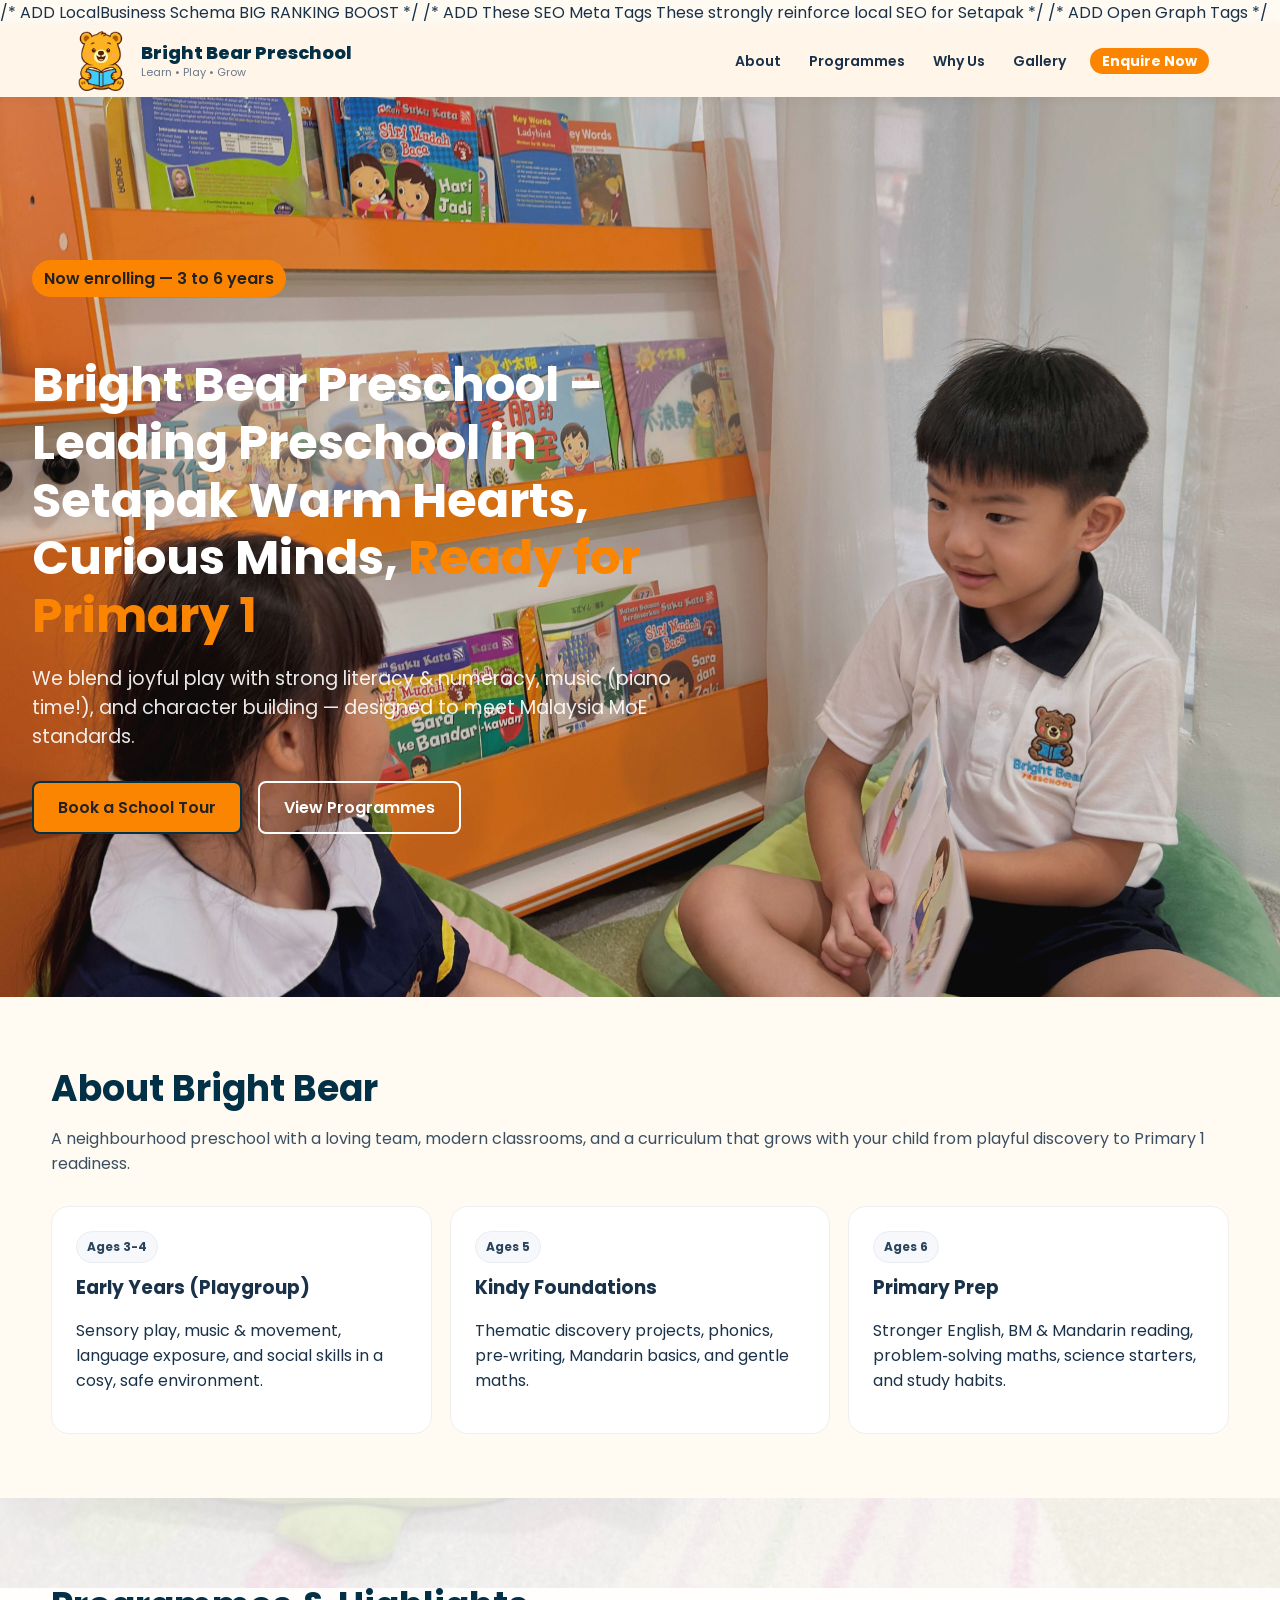
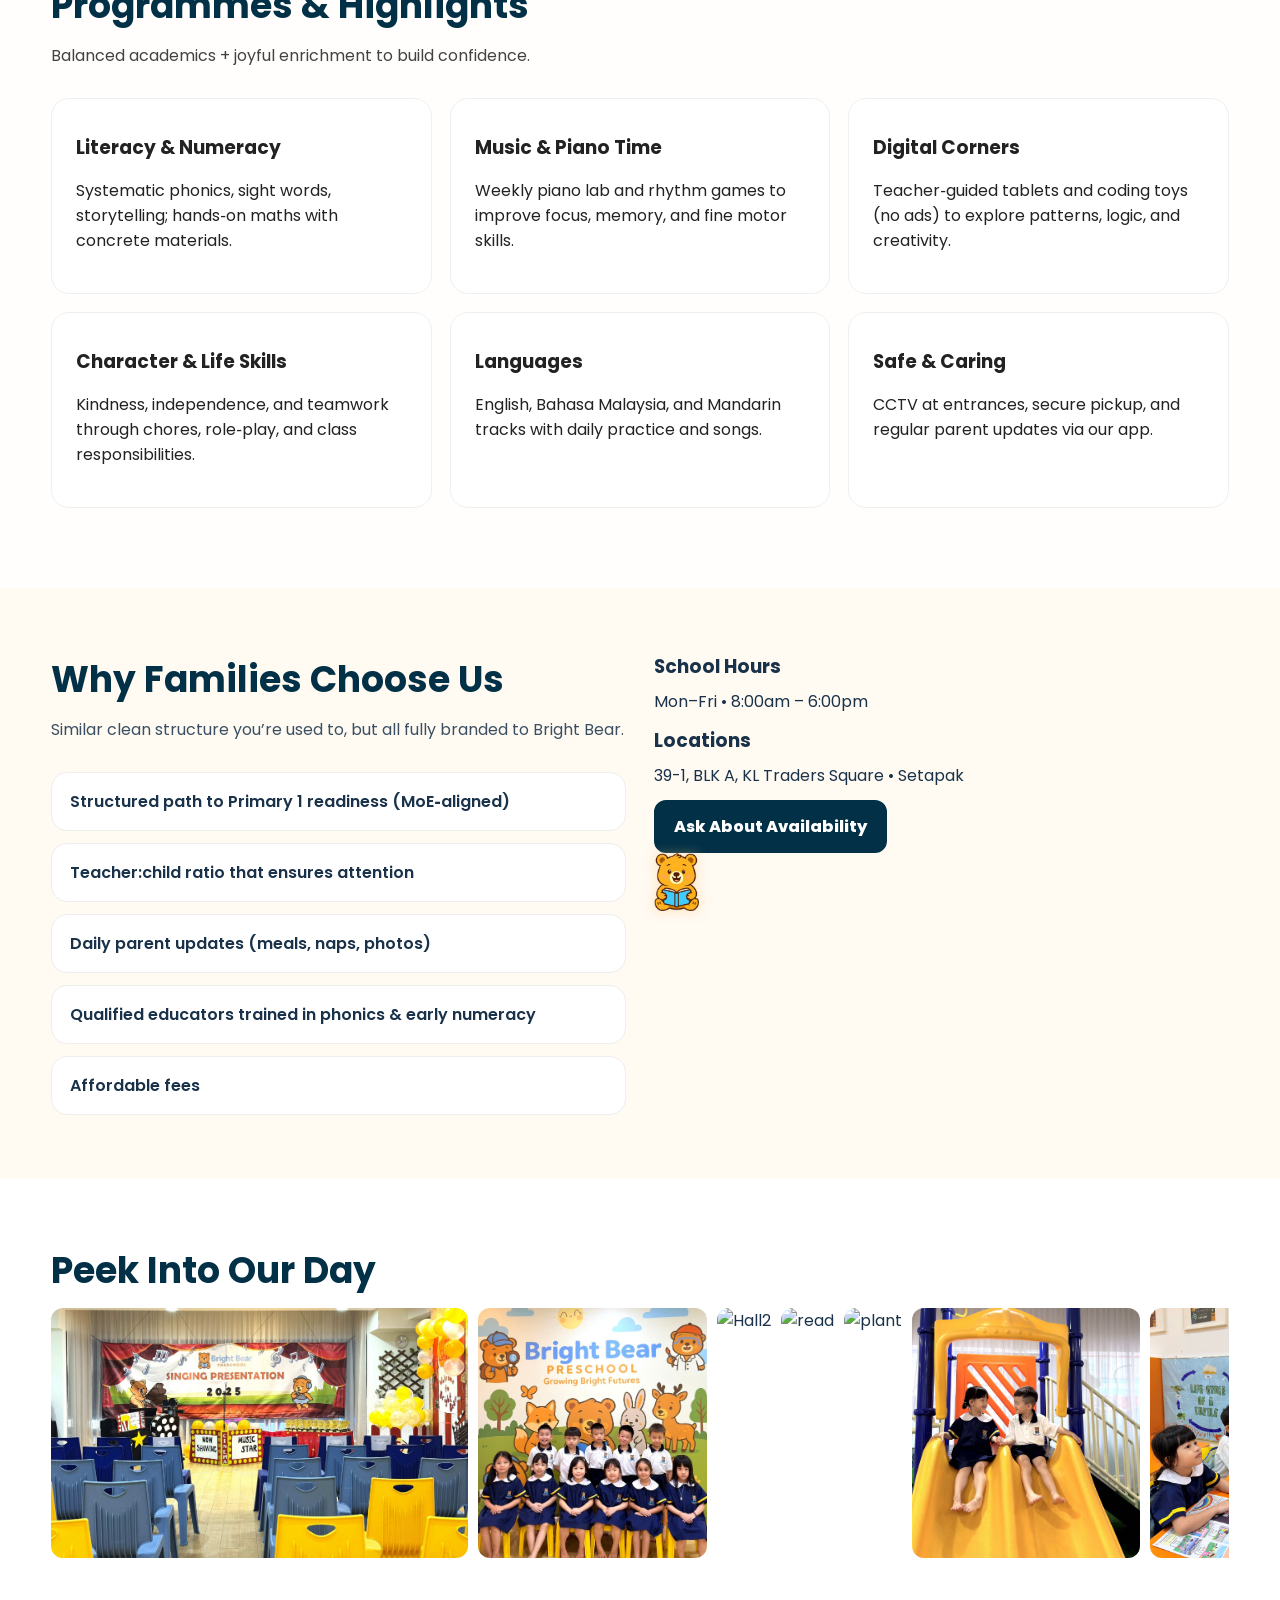
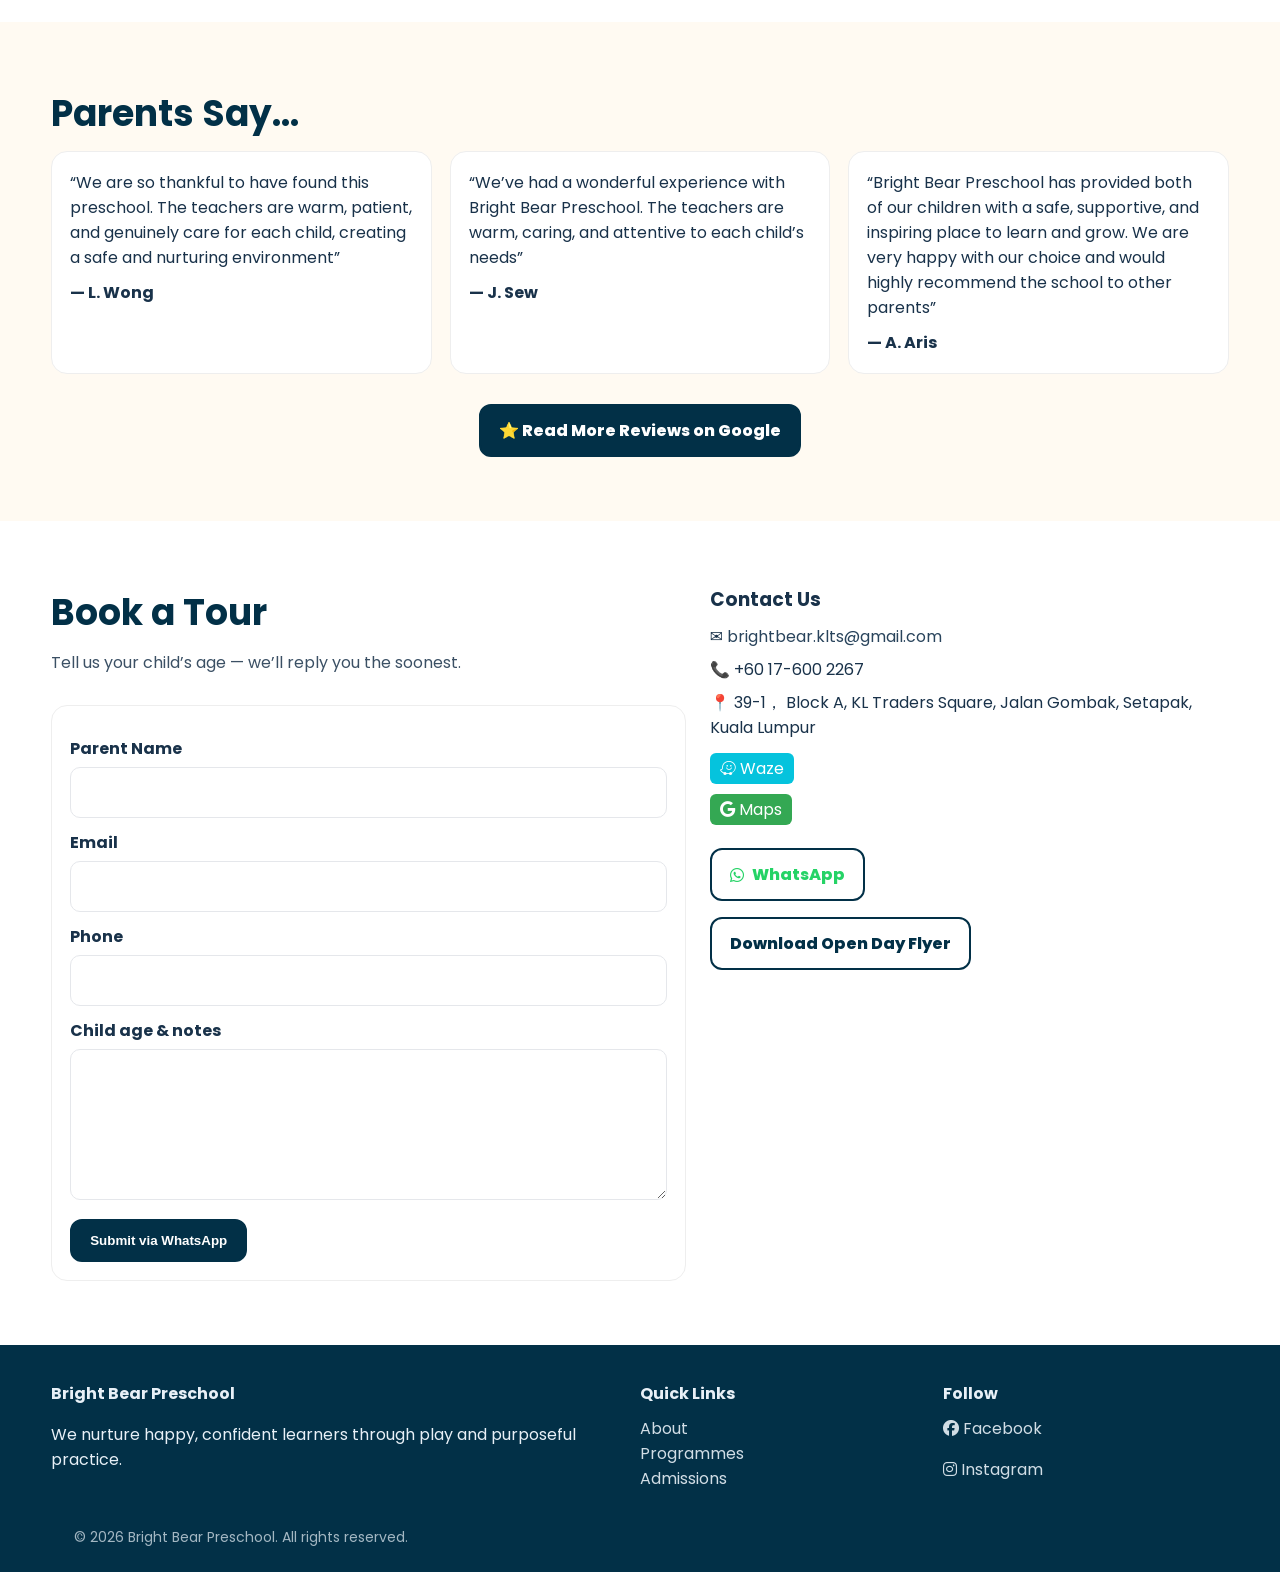
==== index.html @ 8f47b053 "Update index.html" ====
<!DOCTYPE html>
<html lang="en">
  /* ADD LocalBusiness Schema BIG RANKING BOOST */
<script type="application/ld+json">
{
  "@context": "https://schema.org",
  "@type": "Preschool",
  "name": "Bright Bear Preschool",
  "url": "https://brightbear.com.my",
  "logo": "https://brightbear.com.my/assets/favicon-512x512.png",
  "address": {
    "@type": "PostalAddress",
    "addressLocality": "Setapak",
    "addressRegion": "Kuala Lumpur",
    "addressCountry": "MY"
  },
  "areaServed": "Setapak, Kuala Lumpur",
  "description": "Bright Bear Preschool is a trusted preschool in Setapak offering play-based early childhood education.",
  "telephone": "+60XXXXXXXXX"
}
</script>
  
<head>
  <meta charset="UTF-8" />
  <meta name="viewport" content="width=device-width, initial-scale=1.0" />
  <title>Bright Bear Preschool | Trusted Preschool in Setapak</title>

<!-- Favicon and App Icons -->
<link rel="icon" href="https://brightbear.com.my/assets/favicon.ico?v=3" sizes="any">
<link rel="icon" type="image/png" sizes="32x32" href="https://brightbear.com.my/assets/favicon-32x32.png?v=3">
<link rel="icon" type="image/png" sizes="16x16" href="https://brightbear.com.my/assets/favicon-16x16.png?v=3">
<link rel="icon" type="image/png" sizes="192x192" href="https://brightbear.com.my/assets/favicon-192x192.png?v=3">
<link rel="icon" type="image/png" sizes="512x512" href="https://brightbear.com.my/assets/favicon-512x512.png?v=3">
<link rel="apple-touch-icon" sizes="180x180" href="https://brightbear.com.my/assets/favicon-180x180.png?v=3">
<link rel="manifest" href="https://brightbear.com.my/assets/site.webmanifest">
<meta name="theme-color" content="#ffffff">

  <meta name="description" content="Looking for a preschool in Setapak? Bright Bear Preschool provides a safe, caring, play-based learning environment with experienced teachers. Book a visit today." />
  /* ADD These SEO Meta Tags These strongly reinforce local SEO for Setapak */
  <meta name="robots" content="index, follow">
  <meta name="author" content="Bright Bear Preschool">
  <meta name="geo.region" content="MY-14">
  <meta name="geo.placename" content="Setapak, Kuala Lumpur">
  <meta name="geo.position" content="3.2150;101.7269">
  <meta name="ICBM" content="3.2150, 101.7269">
   /* ADD Open Graph Tags */
  <meta property="og:title" content="Bright Bear Preschool | Trusted Preschool in Setapak">
  <meta property="og:description" content="A trusted preschool in Setapak offering warm, play-based early childhood education in a safe and nurturing environment.">
  <meta property="og:type" content="website">
  <meta property="og:url" content="https://brightbear.com.my">
  <meta property="og:image" content="https://brightbear.com.my/assets/og-image.jpg">

  
  <link rel="preconnect" href="https://fonts.googleapis.com">
  <link rel="preconnect" href="https://fonts.gstatic.com" crossorigin>
  <link href="https://fonts.googleapis.com/css2?family=Poppins:wght@300;400;600;700&display=swap" rel="stylesheet">

  <link
  rel="stylesheet"
  href="https://cdnjs.cloudflare.com/ajax/libs/font-awesome/6.4.0/css/all.min.css"
  />
  
  <style>
    :root{
      --brand:#FFB703; /* honey gold */
      --brand-2:#023047;/* deep blue */
      --accent:#FB8500; /* orange */
      --mint:#8EEDD1;
      --bg:#fffaf2;
      --ink:#19324a;
    }
    *{box-sizing:border-box}
    html{scroll-behavior:smooth}
    body{margin:0;font-family:Poppins,system-ui,-apple-system,Segoe UI,Roboto,Ubuntu,"Helvetica Neue",Arial,sans-serif;color:var(--ink);background:var(--bg)}
    a{color:inherit;text-decoration:none}
    img{max-width:100%;display:block}
    .container{width:min(1200px,92%);margin-inline:auto}

    /* Header */
    header{position:sticky;top:0;z-index:30;background:#FFF5E9;box-shadow:0 1px 10px rgba(0,0,0,.06)}
    /* Slim header override */
    .nav {
      display:flex;
      align-items:center;
      justify-content:space-between;
      padding:6px 20px;
      line-height:1;
    }
    .brand {
      display:flex;
      align-items:center;
      gap:10px;
    }
    .brand img {
      height:60px;   /* slim */
      width:60px;
      object-fit:contain;
      margin:0;
    }
    .brand .title {
      font-size:18px;
      font-weight:800;
      line-height:1.1;
      margin:0;
      color:var(--brand-2);
    }
    .brand .subtitle {
      font-size:11px;
      line-height:1.1;
      margin:2px 0 0;
      color:#6b7a8c;
    }
    nav ul {
      display:flex;
      align-items:center;
      gap:20px;
      list-style:none;
      margin:0;
      padding:0;
      flex-wrap:nowrap;
    }
    nav a {
      font-weight:600;
      font-size:14px;
      line-height:1;
      padding:6px 4px;
      white-space:nowrap;
    }
    .cta {
      background:var(--accent);
      color:#fff;
      padding:6px 12px;
      border-radius:999px;
      font-weight:700;
      display:inline-flex;
      align-items:center;
      gap:8px;
    }
    .menu-btn{display:none;background:none;border:0;font-size:28px}

    /* Always hide mobile menu on desktop */
    @media (min-width: 901px) {
      .mobile { display: none !important; }
    }

    @media (max-width:900px){
      nav ul{display:none}
      .menu-btn{display:inline-block}
      .mobile{position:absolute;inset:64px 0 auto 0;background:#fff;border-top:1px solid #eee;display:none}
      .mobile a{display:block;padding:16px 24px;border-bottom:1px solid #f3f3f3}
      .mobile .cta{margin:12px 24px 24px}
      .mobile.open{display:block}
    }

    /* Hero */
/* ===== HERO SECTION WITH PARALLAX EFFECT ===== */
.hero {
  position: relative;
  isolation: isolate;
  background-image: url('assets/BG_Programs_Resize.JPG');
  background-size: cover;
  background-position: center center;
  background-repeat: no-repeat;
  background-attachment: fixed; /* ✅ adds parallax */
  color: white;
  min-height: 100vh; /* full screen height */
  display: flex;
  align-items: center;
  justify-content: flex-start;
  overflow: hidden;
}


.hero::before {
  content: "";
  position: absolute;
  inset: 0;
  background: linear-gradient(
    rgba(50, 50, 50, 0.2),
    rgba(50, 50, 50, 0.2)
  ); /* soft overlay for readability */
  z-index: 0;
}

.hero .wrap {
  position: relative;
  z-index: 1;
  width: 100%;
  text-align: left;
  padding: 0 2rem;
}

.hero .content {
  max-width: 700px;
}

.hero .badge {
  background: var(--accent, #ffc107);
  color: #222;
  font-weight: 600;
  padding: 6px 12px;
  border-radius: 20px;
  display: inline-block;
  margin-bottom: 20px;
}

.hero h1 {
  font-size: 3rem;
  font-weight: 700;
  line-height: 1.2;
  Hero color: white;
  /* Hero color: var(--brand-2);*/
  margin-bottom: 20px;
}

.hero h1 .highlight {
  color: var(--accent, #ffcc33);
}

.hero .lead {
  font-size: 1.2rem;
  margin-bottom: 30px;
  color: rgba(255, 255, 255, 0.9);
}

.hero-cta .btn {
  display: inline-block;
  padding: 12px 24px;
  font-weight: 600;
  border-radius: 8px;
  text-decoration: none;
  transition: background 0.3s ease;
  margin-right: 12px;
}

.hero-cta .btn.primary {
  background: var(--accent, #ffcc33);
  color: #222;
}

.hero-cta .btn.primary:hover {
  background: #ffda5c;
}

.hero-cta .btn.secondary {
  border: 2px solid white;
  color: white;
}

.hero-cta .btn.secondary:hover {
  background: rgba(255, 255, 255, 0.2);
}

/* ===== MOBILE RESPONSIVE ADJUSTMENTS ===== */

@media (max-width: 1024px) {
  .hero {
    background-image: url('assets/BG_Programs_Resize.JPG');
    background-attachment: scroll; /* change to scroll to prevent mobile glitch */
    min-height: 80vh;
    text-align: center;
    justify-content: center;
    }
  .hero h1 {
    font-size: 1.5rem;
  }
  .hero .lead {
    font-size: 1.1rem;
  }
}

@media (max-width: 768px) {
  .hero {
    background-image: url('assets/BG_Programs_Resize.JPG');
    background-attachment: scroll; /* change to scroll to prevent mobile glitch */
    min-height: 80vh;
    text-align: center;
    justify-content: center;
  }

  .hero .wrap {
    padding: 0 1.5rem;
  }

  .hero .content {
    max-width: 90%;
    margin: 0 auto;
  }

  .hero .badge {
    margin-bottom: 16px;
  }

  .hero h1 {
    font-size: 1.5rem;
    line-height: 1.3;
  }

  .hero .lead {
    font-size: 1rem;
  }

  .hero-cta .btn {
    display: block;
    margin: 10px auto;
    width: fit-content;
  }
}

@media (max-width: 480px) {
  .hero {
    min-height: 70vh;
  }

  .hero h1 {
    font-size: 1.8rem;
  }

  .hero .lead {
    font-size: 0.95rem;
  }

  .hero-cta .btn {
    padding: 10px 20px;
    font-size: 0.95rem;
  }
}

    /* Sections */
    section{padding:64px 0}
    .section-title{font-size:clamp(24px,3.4vw,36px);margin:0 0 10px;color:var(--brand-2)}
    .section-lead{opacity:.85;margin:0 0 30px}

    /* Programs */
    /* Programs Section with Background Image */
#programs {
  position: relative;
  background-image: url('assets/BG_Programs_Resize.JPG');
  background-attachment: fixed;  /* ✅ adds parallax */
  background-size: cover;
  background-position: center;
  background-repeat: no-repeat;
  padding: 80px 0;
  color: #222;
  overflow: hidden;
}

/* Add soft overlay for readability */
#programs::before {
  content: "";
  position: absolute;
  inset: 0;
  background: rgba(255, 255, 255, 0.8); /* adjust transparency if needed */
  z-index: 0;
}

/* Ensure content sits above the overlay */
#programs .container {
  position: relative;
  z-index: 1;
}

    
    .grid-3{display:grid;grid-template-columns:repeat(3,1fr);gap:18px}
    .program{padding:24px;border-radius:18px;background:#fff;border:1px solid #efefef}
    .program h3{margin:10px 0 6px}
    .tag{display:inline-block;background:#f6f8fb;color:#29445c;border:1px solid #e9edf2;border-radius:999px;padding:6px 10px;font-size:12px;font-weight:700}
    @media (max-width:900px){.grid-3{grid-template-columns:1fr}}
    
fade-up.visible {
  opacity: 1;
  transform: translateY(0);
}

    

    /* Why */
/* ===== Why Section with Bright Bear Icon ===== */
    .why{display:grid;grid-template-columns:1fr 1fr;gap:28px}
    .why ul{list-style:none;padding:0;margin:0;display:grid;gap:12px}
    .why li{background:#fff;border:1px solid #eee;padding:16px 18px;border-radius:16px;font-weight:600}
    @media (max-width:900px){.why{grid-template-columns:1fr}}

.bear-deco {
  width: 45px;
  height: auto;
  animation: floatBear 5s ease-in-out infinite, glowBear 3s ease-in-out infinite alternate;
  filter: drop-shadow(0 0 6px rgba(255, 200, 120, 0.5));
}

/* Floating + glowing animation */
@keyframes floatBear {
  0%, 100% { transform: translateY(0); }
  50% { transform: translateY(-6px); }
}

@keyframes glowBear {
  0% { filter: drop-shadow(0 0 3px rgba(255, 200, 120, 0.4)); }
  100% { filter: drop-shadow(0 0 10px rgba(255, 200, 120, 0.9)); }
}

/* Responsive adjustments */
@media (max-width: 900px) {
  .bear-deco {
    width: 36px;
  }
}

    /* Gallery */
/* Gallery wrapper hides overflow */
.gallery-wrapper {
  overflow: hidden;
  position: relative;
}

/* Gallery row slides infinitely */
.gallery {
  display: flex;
  width: max-content; /* fit all images in a single row */
  animation: scrollGallery 30s linear infinite; /* longer duration for smoother scroll */
}

/* Each image */
.gallery img {
  flex: 0 0 auto; /* 25% =4 visible per row on desktop */
  height: 250px;
  object-fit: cover;
  border-radius: 12px;
  margin-right: 10px;
  transition: transform 0.3s ease;
}

/* Hover zoom effect */
.gallery img:hover {
  transform: scale(1.05);
}

/* Animation for infinite scroll */
@keyframes scrollGallery {
  0% { transform: translateX(0); }
  100% { transform: translateX(-50%); } /* 50%= moves half, repeats smoothly */
}

/* Pause animation on hover */
.gallery-wrapper:hover .gallery {
  animation-play-state: paused;
}

/* Mobile responsive */
@media (max-width: 900px) {
  .gallery img {
    width: 150px;
    height: 150px;
  }
}


    /* Testimonials */
    .testis{display:grid;grid-template-columns:repeat(3,1fr);gap:18px}
    .quote{background:#fff;border:1px solid #eee;border-radius:16px;padding:18px}
    .quote p{margin:0 0 10px}
    .author{font-weight:700}
    @media (max-width:900px){.testis{grid-template-columns:1fr}}

    /* Contact */
    .contact{display:grid;grid-template-columns:1.1fr .9fr;gap:24px}
    .contact form{background:#fff;border:1px solid #eee;padding:18px;border-radius:16px}
    .contact label{display:block;font-weight:700;margin:12px 0 6px}
    .contact input,.contact textarea{width:100%;padding:12px 14px;border:1px solid #e5e7eb;border-radius:10px;font:inherit}
    .contact button{margin-top:12px}
    @media (max-width:900px){.contact{grid-template-columns:1fr}}

    /* Footer */
    footer{background:var(--brand-2);color:#e8f0f7;padding:36px 0 24px}
    .foot{display:grid;grid-template-columns:2fr 1fr 1fr;gap:18px}
    .foot h4{margin:0 0 10px}
    .foot a{opacity:.9}
    .copyright{opacity:.7;margin-top:18px;font-size:14px}
    @media (max-width:900px){.foot{grid-template-columns:1fr}}

    /* Utilities */
    .btn{display:inline-flex;align-items:center;gap:8px;padding:12px 18px;border-radius:12px;border:2px solid var(--brand-2);font-weight:800}
    .btn.primary{background:var(--brand-2);color:white;border-color:var(--brand-2)}
    .btn.ghost{background:transparent;color:var(--brand-2)}
    .chip{display:inline-block;padding:6px 10px;border-radius:999px;background:#fff;border:1px dashed #ddd;font-weight:700}
  </style>
</head>
<body>
  <!-- Header -->
  <header>
    <div class="container nav">
      <a class="brand" href="#home" aria-label="Bright Bear Preschool home">
        <img class="logo" src="assets/logo.png" alt="Bright Bear logo" />
        <div>
          <div class="title">Bright Bear Preschool</div>
          <span class="subtitle">Learn • Play • Grow</span>
        </div>
      </a>
      <nav>
        <button class="menu-btn" aria-label="Open menu" onclick="toggleMenu()">☰</button>
        <ul aria-label="Primary navigation">
          <li><a href="#about">About</a></li>
          <li><a href="#programs">Programmes</a></li>
          <li><a href="#why">Why Us</a></li>
          <li><a href="#gallery">Gallery</a></li>
          <li><a href="#contact" class="cta">Enquire Now</a></li>
        </ul>
      </nav>
    </div>
    <div class="mobile" id="mobileMenu">
      <a href="#about" onclick="toggleMenu(false)">About</a>
      <a href="#programs" onclick="toggleMenu(false)">Programmes</a>
      <a href="#why" onclick="toggleMenu(false)">Why Us</a>
      <a href="#gallery" onclick="toggleMenu(false)">Gallery</a>
      <a class="cta" href="#contact" onclick="toggleMenu(false)">Enquire Now</a>
    </div>
  </header>

  <!-- Hero -->
<section id="home" class="hero">
  <div class="container wrap">
    <div class="content">
      <span class="badge">Now enrolling — 3 to 6 years</span>
      <h1>
        Bright Bear Preschool – Leading Preschool in Setapak
        Warm Hearts, Curious Minds, 
        <span class="highlight">Ready for Primary 1</span>
      </h1>
      <p class="lead">
        We blend joyful play with strong literacy & numeracy, music (piano time!), 
        and character building — designed to meet Malaysia MoE standards.
      </p>
      <div class="hero-cta">
        <a class="btn primary" href="#contact">Book a School Tour</a>
        <a class="btn secondary" href="#programs">View Programmes</a>
      </div>
    </div>
  </div>
</section>

  <!-- About -->
  <section id="about">
    <div class="container">
      <h2 class="section-title">About Bright Bear</h2>
      <p class="section-lead">A neighbourhood preschool with a loving team, modern classrooms, and a curriculum that grows with your child from playful discovery to Primary 1 readiness.</p>
      <div class="grid-3">
        <div class="program">
          <span class="tag">Ages 3-4 </span>
          <h3>Early Years (Playgroup)</h3>
          <p>Sensory play, music & movement, language exposure, and social skills in a cosy, safe environment.</p>
        </div>
        <div class="program">
          <span class="tag">Ages 5</span>
          <h3>Kindy Foundations</h3>
          <p>Thematic discovery projects, phonics, pre‑writing, Mandarin basics, and gentle maths.</p>
        </div>
        <div class="program">
          <span class="tag">Ages 6</span>
          <h3>Primary Prep</h3>
          <p>Stronger English, BM & Mandarin reading, problem‑solving maths, science starters, and study habits.</p>
        </div>
      </div>
    </div>
  </section>

  <!-- Programs -->
  <section id="programs" sclass="fade-up">
    <div class="container">
      <h2 class="section-title">Programmes & Highlights</h2>
      <p class="section-lead">Balanced academics + joyful enrichment to build confidence.</p>
      <div class="grid-3">
        <div class="program">
          <h3>Literacy & Numeracy</h3>
          <p>Systematic phonics, sight words, storytelling; hands‑on maths with concrete materials.</p>
        </div>
        <div class="program">
          <h3>Music & Piano Time</h3>
          <p>Weekly piano lab and rhythm games to improve focus, memory, and fine motor skills.</p>
        </div>
        <div class="program">
          <h3>Digital Corners</h3>
          <p>Teacher‑guided tablets and coding toys (no ads) to explore patterns, logic, and creativity.</p>
        </div>
        <div class="program">
          <h3>Character & Life Skills</h3>
          <p>Kindness, independence, and teamwork through chores, role‑play, and class responsibilities.</p>
        </div>
        <div class="program">
          <h3>Languages</h3>
          <p>English, Bahasa Malaysia, and Mandarin tracks with daily practice and songs.</p>
        </div>
        <div class="program">
          <h3>Safe & Caring</h3>
          <p>CCTV at entrances, secure pickup, and regular parent updates via our app.</p>
        </div>
      </div>
    </div>
  </section>

  <!-- Why Us -->
  <section id="why">
    <div class="container why">
      <div>
        <h2 class="section-title">Why Families Choose Us</h2>
       
        <p class="section-lead">Similar clean structure you’re used to, but all fully branded to Bright Bear.</p>
        <ul>
          <li>Structured path to Primary 1 readiness (MoE‑aligned)</li>
          <li>Teacher:child ratio that ensures attention</li>
          <li>Daily parent updates (meals, naps, photos)</li>
          <li>Qualified educators trained in phonics & early numeracy</li>
          <li>Affordable fees </li>
        </ul>
      </div>
      <div class="card">
        <h3 style="margin:0 0 8px">School Hours</h3>
        <p style="margin:0 0 12px">Mon–Fri • 8:00am – 6:00pm</p>
        <h3 style="margin:10px 0 8px">Locations</h3>
        <p style="margin:0">39-1, BLK A, KL Traders Square • Setapak</p>
        <div style="height:12px"></div>
        <a class="btn primary" href="#contact">Ask About Availability</a>
         <img src="assets/bear-icon.png" alt="Bright Bear icon" class="bear-deco">
      </div>
    </div>
  </section>

  <!-- Gallery -->
<section id="gallery" style="background:#fff">
  <div class="container">
    <h2 class="section-title">Peek Into Our Day</h2>
    <div class="gallery-wrapper">
      <div class="gallery">
        <img src="assets/Hall.jpg" alt="Hall"/>
        <img src="assets/Student.jpg" alt="Student"/>
        <img src="assets/Hall2.jpg" alt="Hall2"/>         
        <img src="assets/read.JPG" alt="read"/>
        <img src="assets/plant.JPG" alt="plant"/>
        <img src="assets/playground.JPG" alt="playground"/>
        <img src="assets/class.jpg" alt="class"/>
        <img src="assets/Sing.jpg" alt="Sing"/>
        <img src="assets/Activity1.jpg" alt="Activity1"/>
        <img src="assets/Activity2.jpg" alt="Activity2"/>
        <img src="assets/Activity3.jpg" alt="Activity3"/>
        <img src="assets/Activity4.jpg" alt="Activity4"/>
        <img src="assets/Activity5.jpg" alt="Activity5"/>
        <img src="assets/Activity6.jpg" alt="Activity6"/>
        <img src="assets/Activity7.jpg" alt="Activity7"/>
        <img src="assets/Activity8.jpg" alt="Activity8"/>
        <!-- duplicate images for seamless loop -->
        <img src="assets/Hall.jpg" alt="Hall"/>
        <img src="assets/Student.jpg" alt="Student"/>
        <img src="assets/Hall2.jpg" alt="Hall2"/>
        <img src="assets/read.JPG" alt="read"/>
        <img src="assets/plant.JPG" alt="plant"/>
        <img src="assets/playground.JPG" alt="playground"/>
        <img src="assets/class.jpg" alt="class"/>
        <img src="assets/Sing.jpg" alt="Sing"/>
        <img src="assets/Activity1.jpg" alt="Activity1"/>
        <img src="assets/Activity2.jpg" alt="Activity2"/>
        <img src="assets/Activity3.jpg" alt="Activity3"/>
        <img src="assets/Activity4.jpg" alt="Activity4"/>
        <img src="assets/Activity5.jpg" alt="Activity5"/>
        <img src="assets/Activity6.jpg" alt="Activity6"/>
        <img src="assets/Activity7.jpg" alt="Activity7"/>
        <img src="assets/Activity8.jpg" alt="Activity8"/>
      </div>
    </div>
  </div>
</section>


  <!-- Testimonials -->
  <section id="reviews">
    <div class="container">
      <h2 class="section-title">Parents Say…</h2>
      <div class="testis">
        <div class="quote"><p>“We are so thankful to have found this preschool. The teachers are warm, patient, and genuinely care for each child, creating a safe and nurturing environment”</p><div class="author">— L. Wong</div></div>
        <div class="quote"><p>“We’ve had a wonderful experience with Bright Bear Preschool. The teachers are warm, caring, and attentive to each child’s needs”</p><div class="author">— J. Sew </div></div>
        <div class="quote"><p>“Bright Bear Preschool has provided both of our children with a safe, supportive, and inspiring place to learn and grow. We are very happy with our choice and would highly recommend the school to other parents”</p><div class="author">— A. Aris</div></div>
      </div>
    </div>
      <!-- Add this button below testimonials -->
    <div class="review-cta" style="text-align:center; margin-top:30px;">
      <a href="https://www.google.com/search?sca_esv=89c0b9e6faeb52cb&rlz=1C1VDKB_enMY1038MY1038&sxsrf=AE3TifPFO0JaeJ8vK31KCIRI9hS8IAu5Hg:1761838549258&si=AMgyJEtREmoPL4P1I5IDCfuA8gybfVI2d5Uj7QMwYCZHKDZ-E3NJ2L55IqZjZaylkS8CMVZWSGnHprnq2Iw1cpIDBKfs_CvIVjPDMQkgKROVh6ZtjCNsctWLJnkknL9O1B4NI4teXKNUo2RYLy6kbKnVGLePOhZb1A%3D%3D&q=Bright+Bear+Preschool+KLTS+Reviews&sa=X&ved=2ahUKEwiCgoWHoMyQAxUd2DgGHb1oOqsQ0bkNegQIHhAE&biw=1440&bih=731&dpr=2#" 
         target="_blank" 
         class="btn primary"
         style="text-decoration:none;">
         ⭐ Read More Reviews on Google
      </a>
    </div>
  </div>
  
  </section>

  <!-- Contact -->
  <section id="contact" style="background:#fff">
    <div class="container contact">
      <div>
        <h2 class="section-title">Book a Tour</h2>
        <p class="section-lead">Tell us your child’s age — we’ll reply you the soonest.</p>
        <form id="waForm" onsubmit="submitToWhatsApp(event)">
          <label for="name">Parent Name</label>
          <input id="name" name="name" required />

          <label for="email">Email</label>
          <input id="email" name="email" type="email" required />

          <label for="phone">Phone</label>
          <input id="phone" name="phone" type="tel" />

          <label for="message">Child age & notes</label>
          <textarea id="message" name="message" rows="5"></textarea>

          <button class="btn primary" type="submit">Submit via WhatsApp</button>
        </form>
      </div>
      <div>
        <div class="card">
          <h3 style="margin:0 0 10px">Contact Us</h3>
          <p style="margin:0 0 8px">✉️ <a href="mailto:brightbear.klts@gmail.com" style="color:#29445c; text-decoration:none;">brightbear.klts@gmail.com
                </a></p>
          <p style="margin:0 0 8px">📞 <a href="tel:+60176002267" style="text-decoration:none; color:inherit;">+60 17-600 2267
              </a></p>
          <p style="margin:0">📍 39-1， Block A, KL Traders Square, Jalan Gombak, Setapak, Kuala Lumpur</p></p>

  <!-- Waze Button -->
  <a href="waze://hw2864r4n9&navigate=yes"
     onclick="window.location='https://waze.com/ul/hw2864r4n9&navigate=yes';"
     target="_blank"
     style="text-decoration:none; background:#05C3DD; color:white; padding:4px 10px; border-radius:6px;">
    <i class="fab fa-waze"></i> Waze
  </a>
</p>
  <!-- Google Maps Button -->
  <a href="https://maps.app.goo.gl/bLcVVLzDHMPERUZ17"
     target="_blank"
     style="text-decoration:none; background:#34A853; color:white; padding:4px 10px; border-radius:6px;">
    <i class="fab fa-google"></i> Maps
  </a>
</p>    
          <div style="height:10px"></div>
          <a class="btn ghost" href="https://wa.me/60176002267" target="_blank" style="text-decoration:none; color:#25D366;" rel="noopener">
              <i class="fab fa-whatsapp"></i> WhatsApp
          </a>
  </p>          
          <a class="btn ghost" href="assets/OpenDay.JPG" download>
            Download Open Day Flyer
          </a>

        </div>
      </div>
    </div>
  </section>

  <!-- Footer -->
  <footer>
    <div class="container foot">
      <div>
        <h4>Bright Bear Preschool</h4>
        <p>We nurture happy, confident learners through play and purposeful practice.</p>
      </div>
      <div>
        <h4>Quick Links</h4>
        <a href="#about">About</a><br/>
        <a href="#programs">Programmes</a><br/>
        <a href="#contact">Admissions</a>
      </div>
      <div>
        <h4>Follow</h4>
        <div class="social-links">
          <a href="https://www.facebook.com/profile.php?id=61579072864211" target="_blank">
            <i class="fab fa-facebook"></i> Facebook
          </P>
          <a href="https://www.instagram.com/brightbear_klts" target="_blank">
            <i class="fab fa-instagram"></i> Instagram
          </a>
      </div>
    </div>
    <div class="container copyright">© <span id="year"></span> Bright Bear Preschool. All rights reserved.</div>
  </footer>

  <script>
    function toggleMenu(force){
      const m = document.getElementById('mobileMenu');
      const open = typeof force === 'boolean' ? force : !m.classList.contains('open');
      m.classList.toggle('open', open);
    }
    document.getElementById('year').textContent = new Date().getFullYear();
    
    // Set your WhatsApp number here (international format, no +, no spaces)
  const BRIGHT_BEAR_WA = "60176002267";

  function submitToWhatsApp(e) {
    e.preventDefault();

    const name = document.getElementById('name').value.trim();
    const email = document.getElementById('email').value.trim();
    const phone = document.getElementById('phone').value.trim();
    const notes = document.getElementById('message').value.trim();

    const lines = [
      "Hello Bright Bear,",
      "",
      "I would like to book a school tour.",
      "",
      `Parent Name: ${name}`,
      `Email: ${email}`,
      `Phone: ${phone}`,
      `Child/Notes: ${notes}`,
      "",
      "Thanks!"
    ];

    const text = encodeURIComponent(lines.join("\n"));
    const url = `https://wa.me/${BRIGHT_BEAR_WA}?text=${text}`;
    window.open(url, "_blank");
  }

</script

</body>
</html>
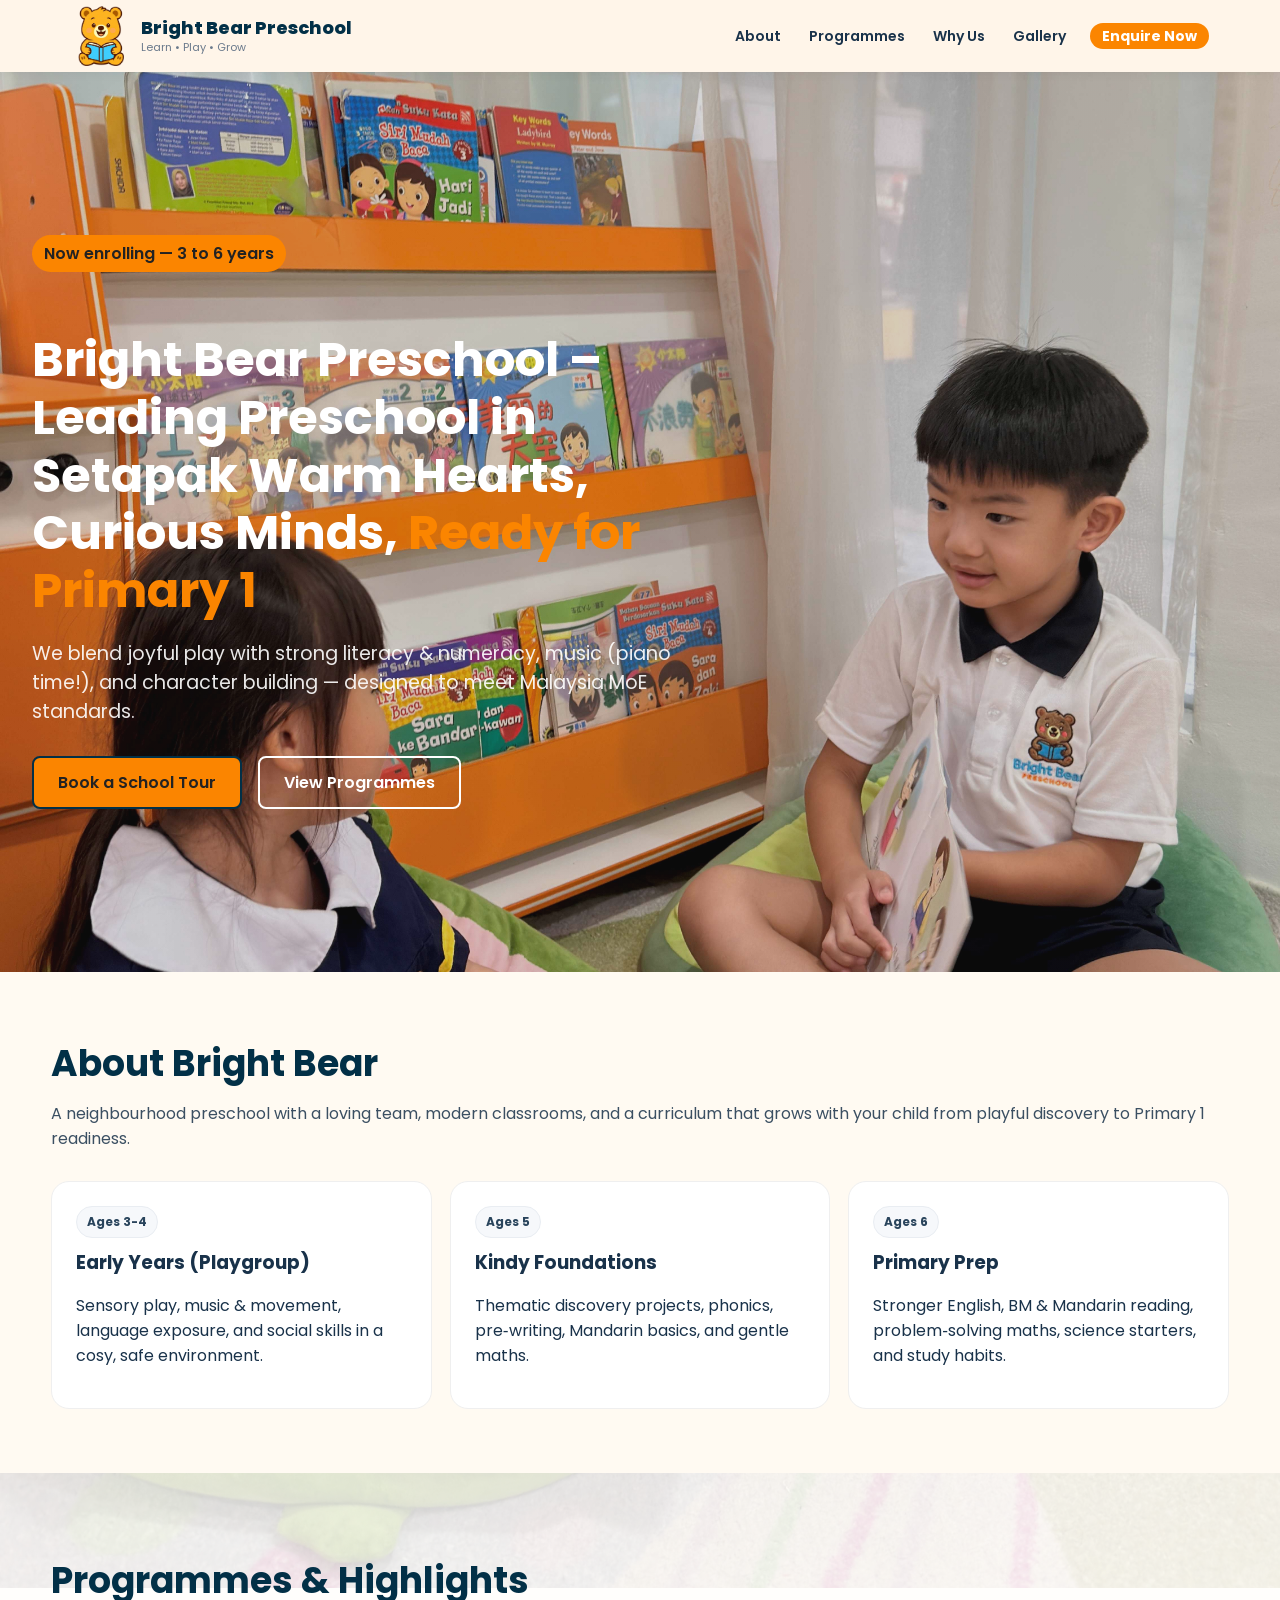
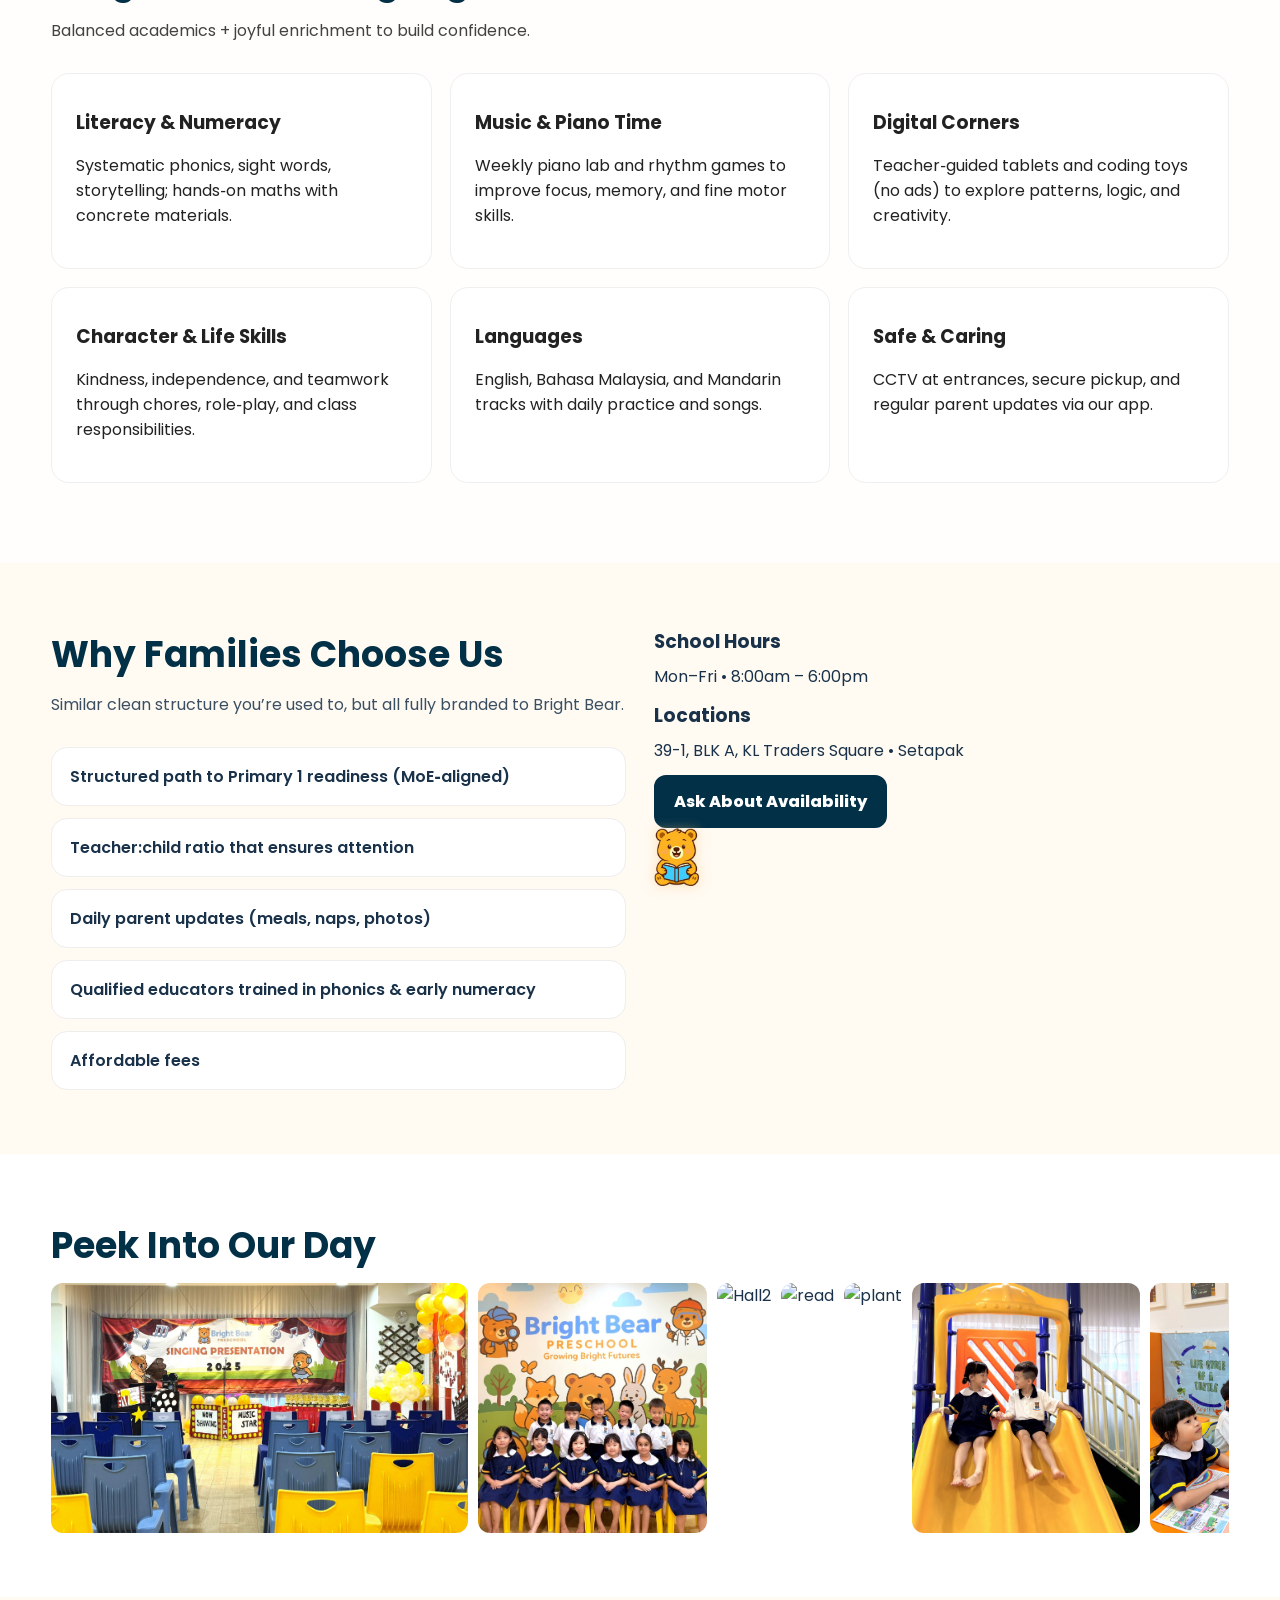
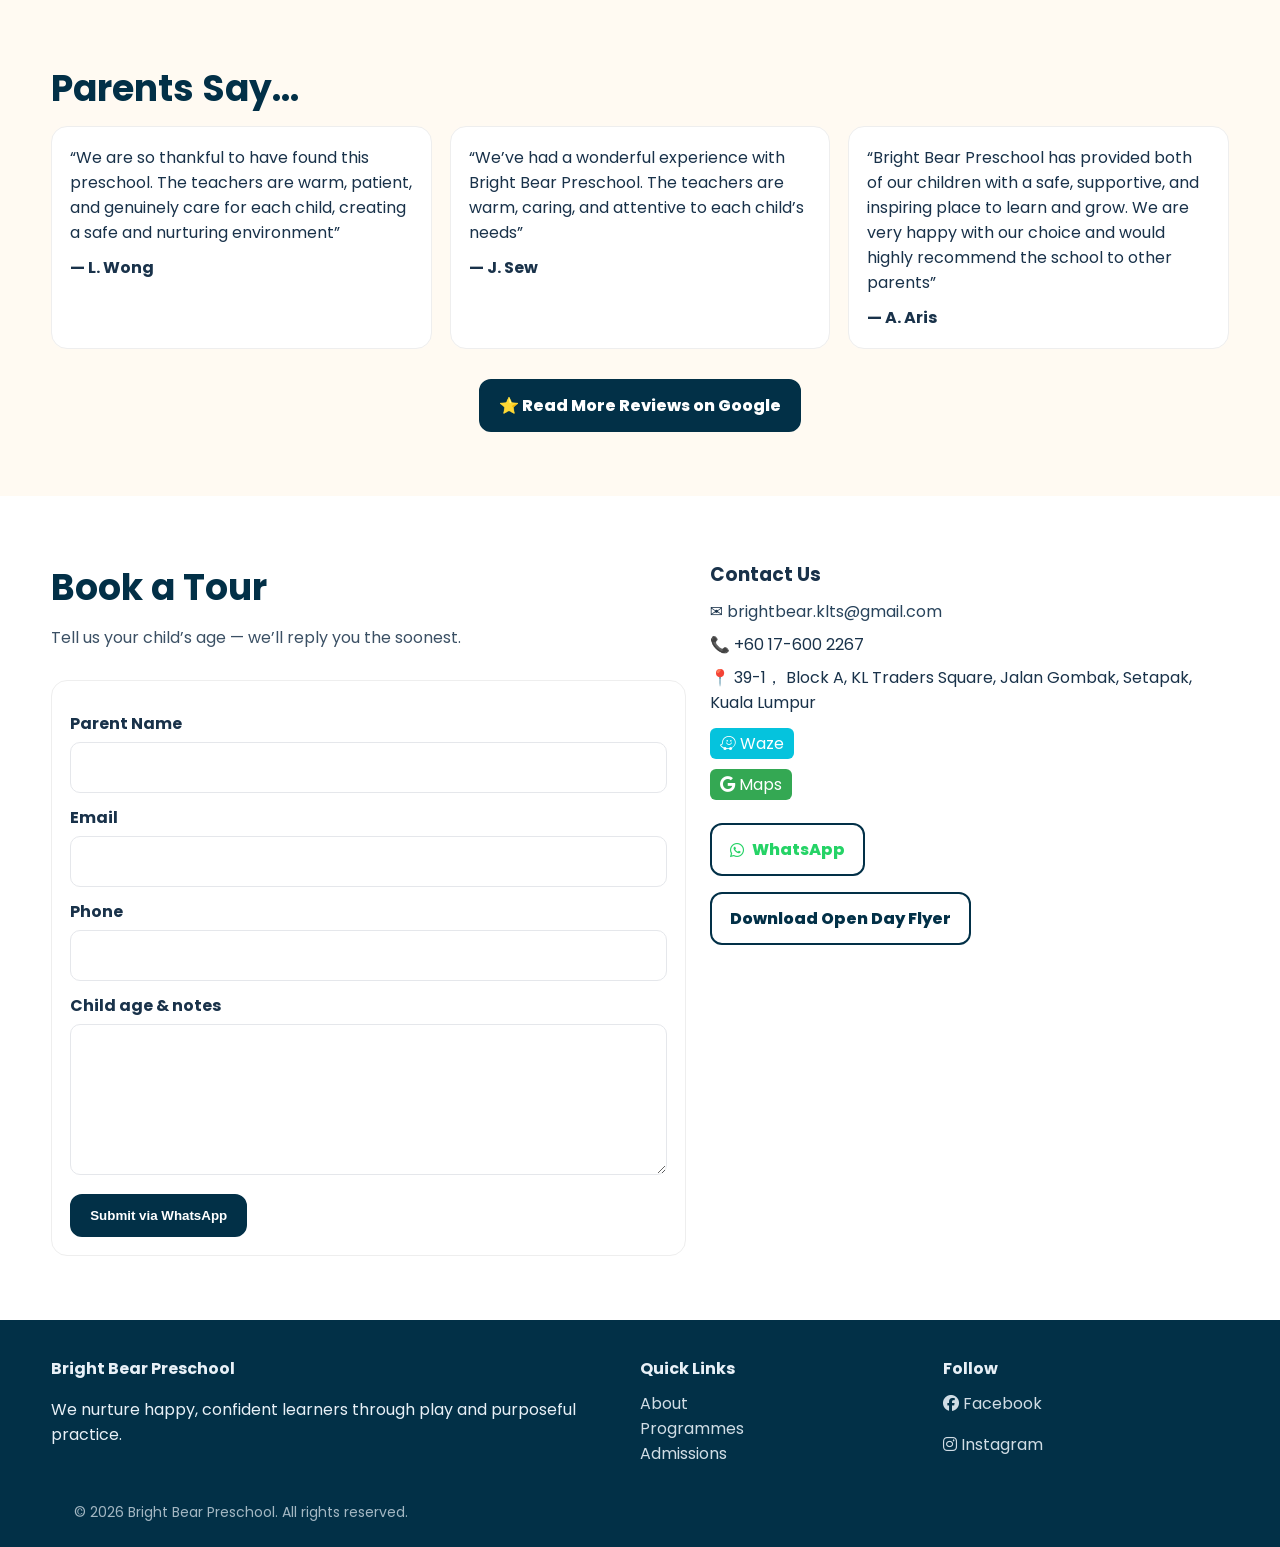
==== commit 0d5e95c8: "Update index.html" ====
--- a/index.html
+++ b/index.html
@@ -1,6 +1,6 @@
 <!DOCTYPE html>
 <html lang="en">
-  /* ADD LocalBusiness Schema BIG RANKING BOOST */
+ 
 <script type="application/ld+json">
 {
   "@context": "https://schema.org",
@@ -36,21 +36,19 @@
 <meta name="theme-color" content="#ffffff">
 
   <meta name="description" content="Looking for a preschool in Setapak? Bright Bear Preschool provides a safe, caring, play-based learning environment with experienced teachers. Book a visit today." />
-  /* ADD These SEO Meta Tags These strongly reinforce local SEO for Setapak */
   <meta name="robots" content="index, follow">
   <meta name="author" content="Bright Bear Preschool">
   <meta name="geo.region" content="MY-14">
   <meta name="geo.placename" content="Setapak, Kuala Lumpur">
   <meta name="geo.position" content="3.2150;101.7269">
   <meta name="ICBM" content="3.2150, 101.7269">
-   /* ADD Open Graph Tags */
+  
   <meta property="og:title" content="Bright Bear Preschool | Trusted Preschool in Setapak">
   <meta property="og:description" content="A trusted preschool in Setapak offering warm, play-based early childhood education in a safe and nurturing environment.">
   <meta property="og:type" content="website">
   <meta property="og:url" content="https://brightbear.com.my">
   <meta property="og:image" content="https://brightbear.com.my/assets/og-image.jpg">
 
-  
   <link rel="preconnect" href="https://fonts.googleapis.com">
   <link rel="preconnect" href="https://fonts.gstatic.com" crossorigin>
   <link href="https://fonts.googleapis.com/css2?family=Poppins:wght@300;400;600;700&display=swap" rel="stylesheet">
@@ -523,6 +521,7 @@
       <span class="badge">Now enrolling — 3 to 6 years</span>
       <h1>
         Bright Bear Preschool – Leading Preschool in Setapak
+        
         Warm Hearts, Curious Minds, 
         <span class="highlight">Ready for Primary 1</span>
       </h1>
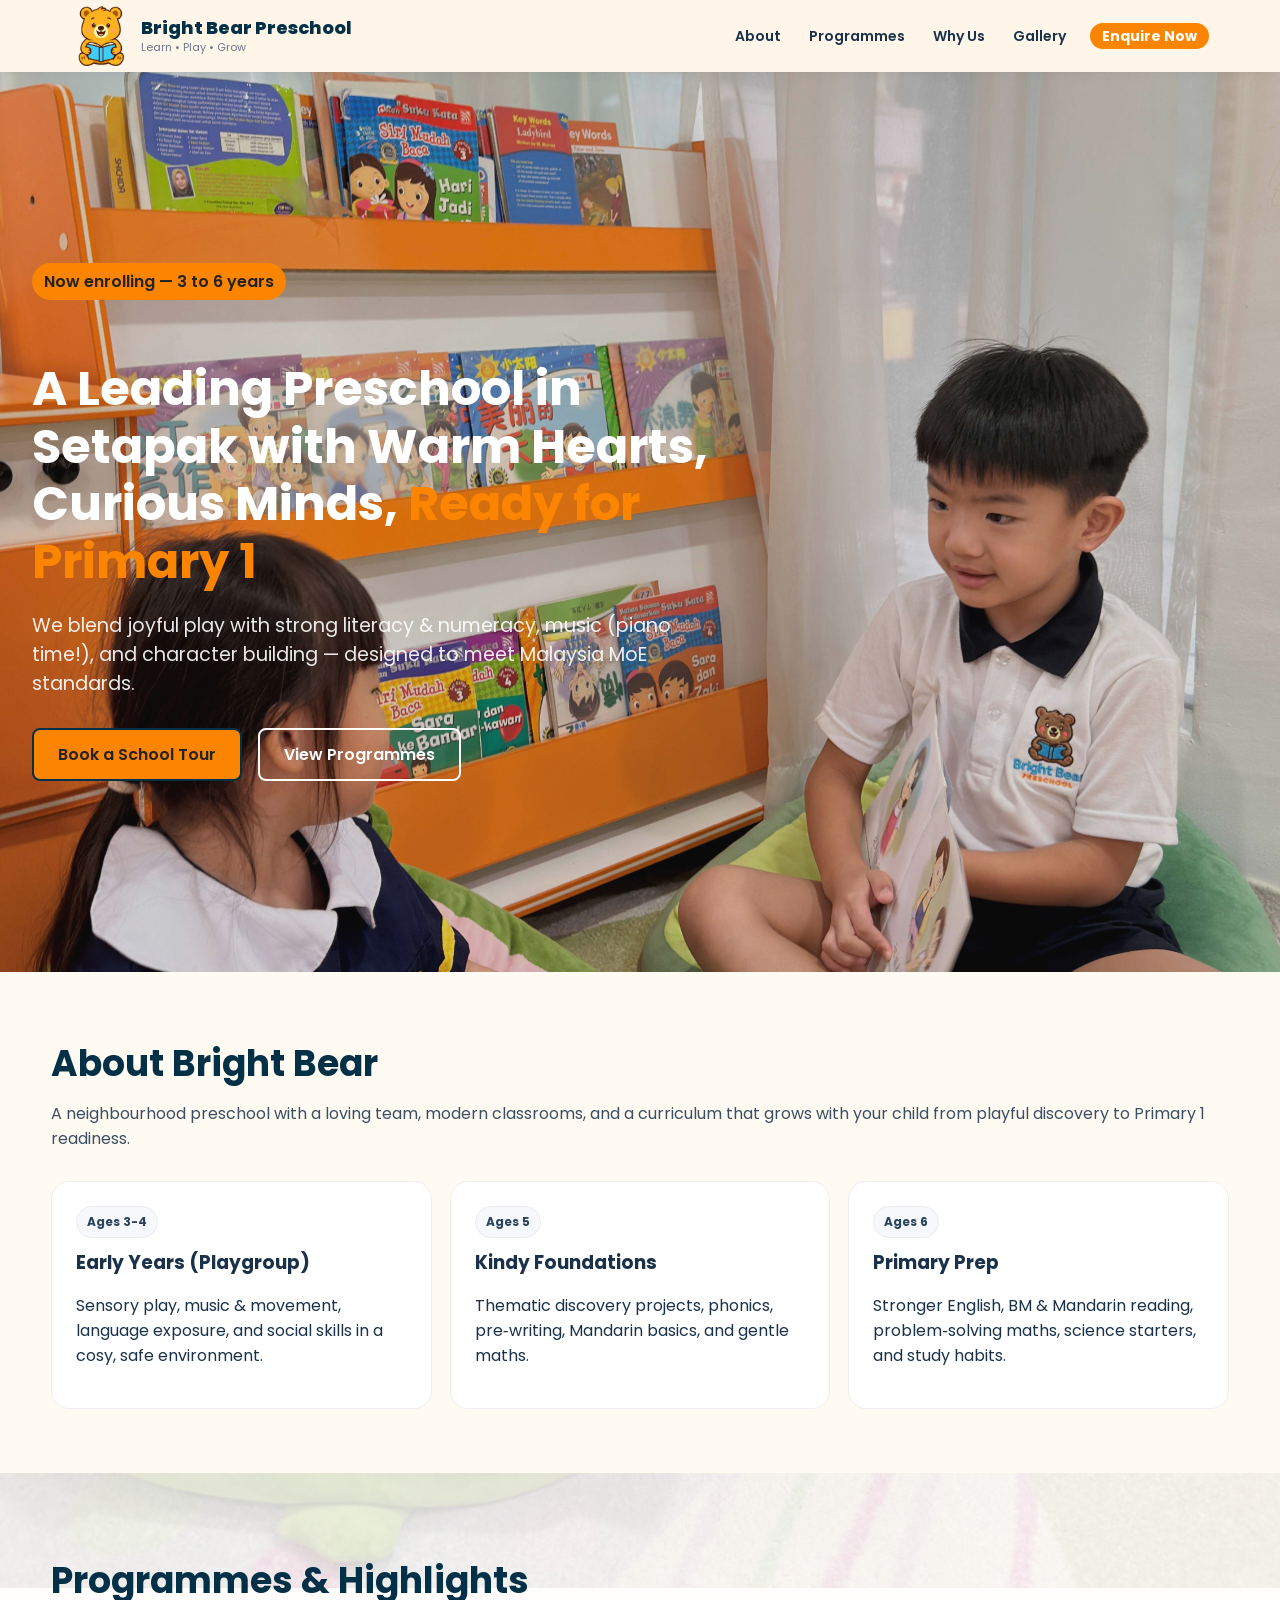
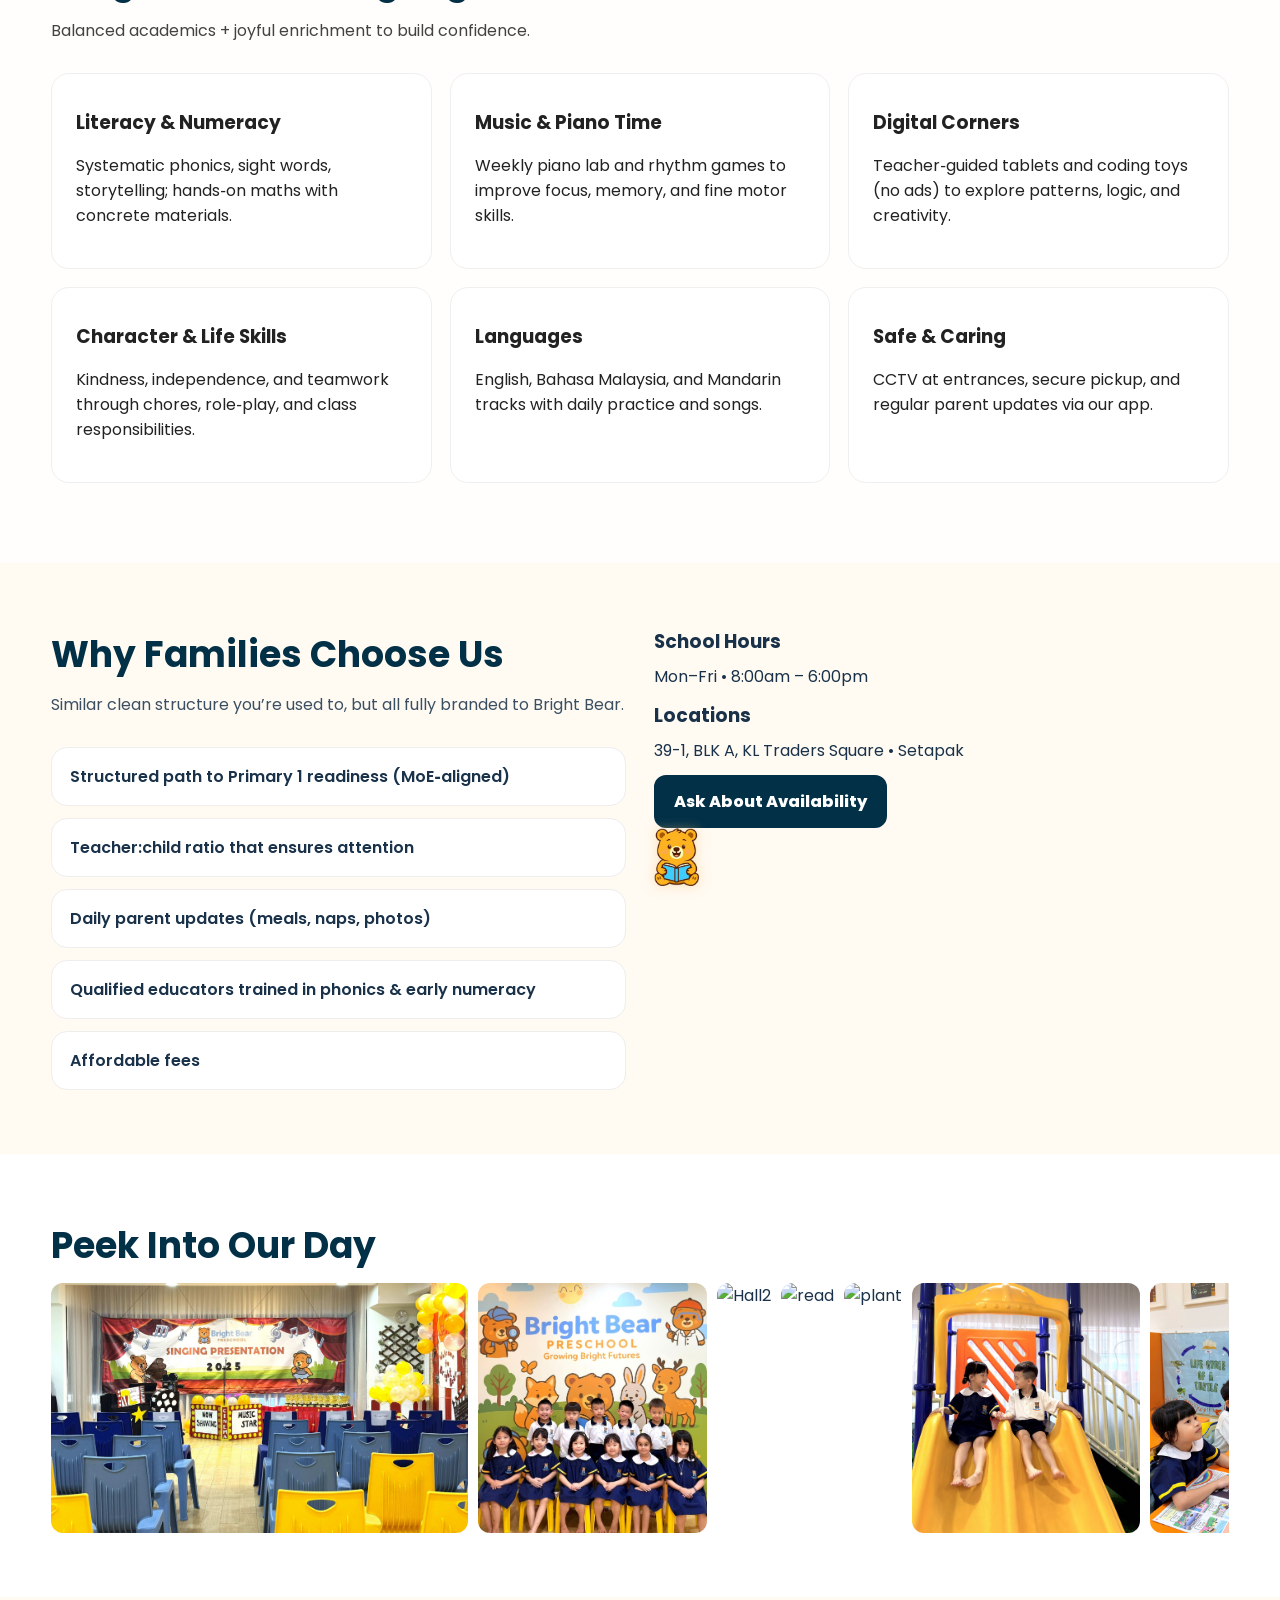
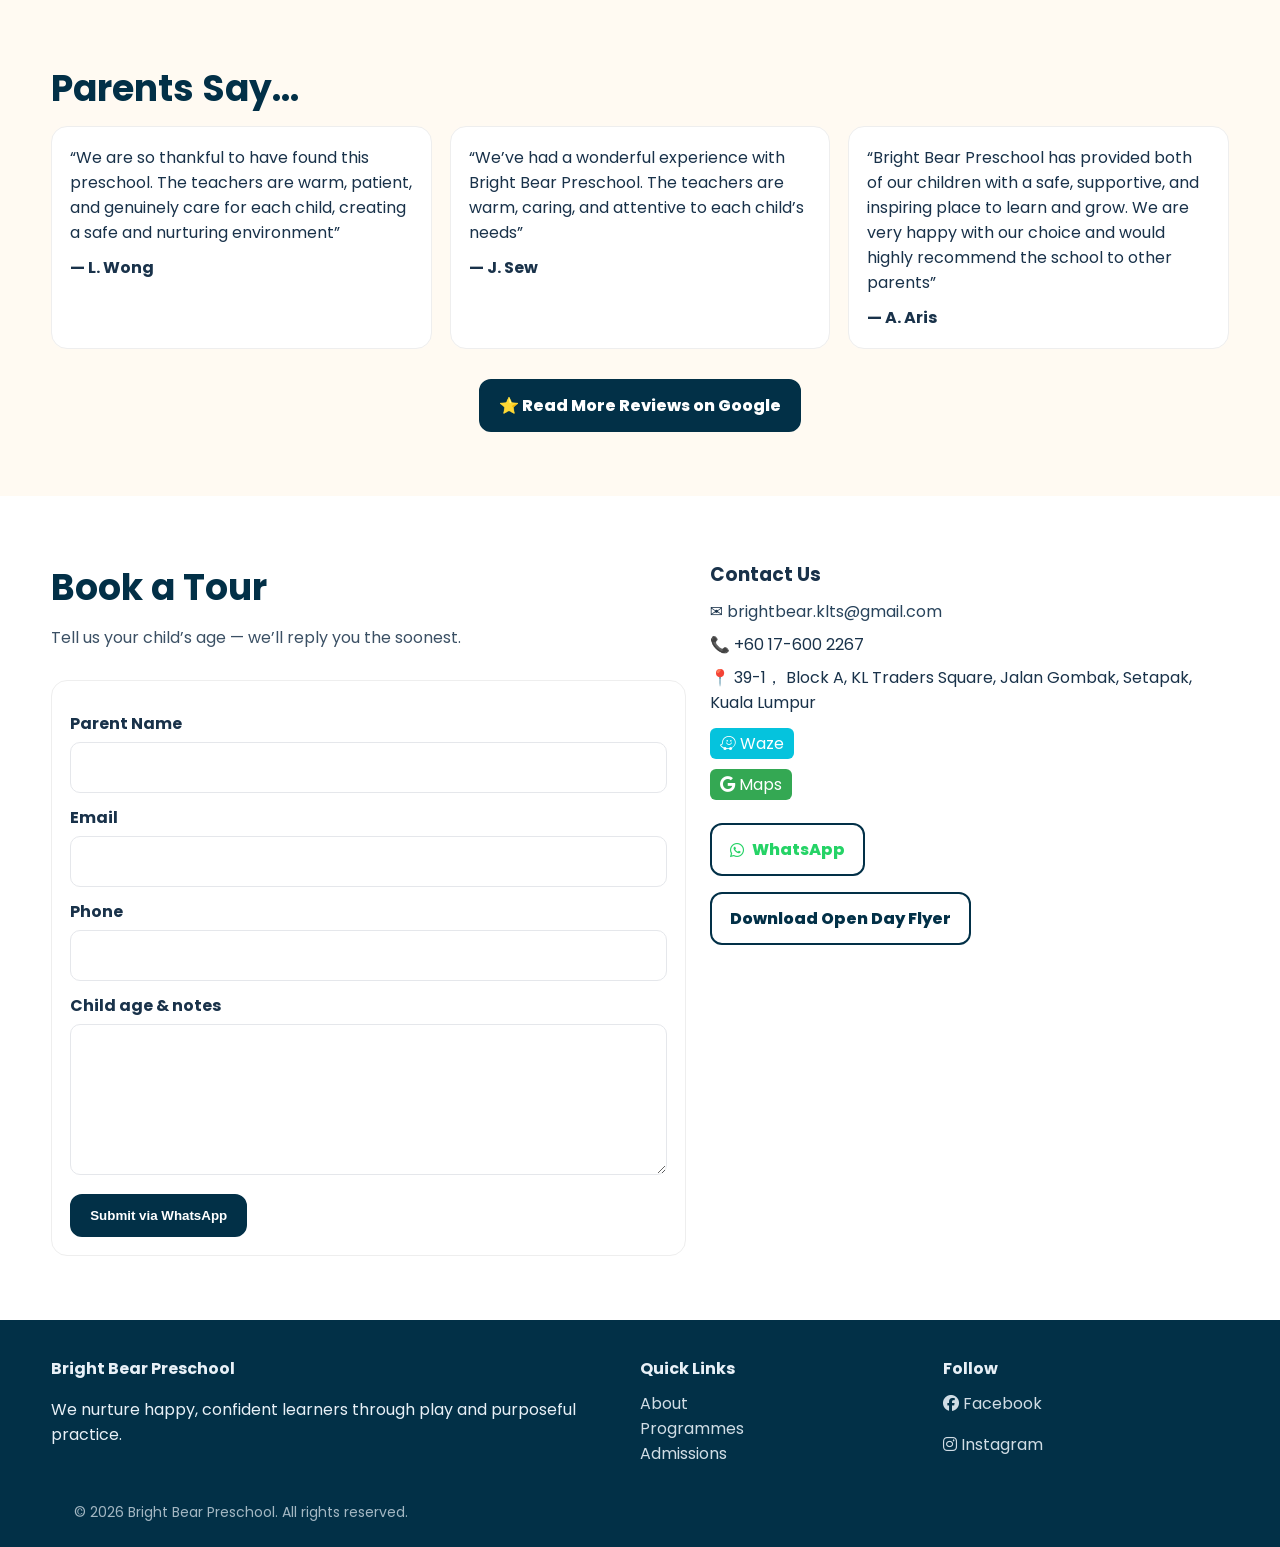
==== commit cbdfa977: "Update index.html" ====
--- a/index.html
+++ b/index.html
@@ -16,7 +16,7 @@
   },
   "areaServed": "Setapak, Kuala Lumpur",
   "description": "Bright Bear Preschool is a trusted preschool in Setapak offering play-based early childhood education.",
-  "telephone": "+60XXXXXXXXX"
+  "telephone": " 017-600 2267"
 }
 </script>
   
@@ -520,9 +520,9 @@
     <div class="content">
       <span class="badge">Now enrolling — 3 to 6 years</span>
       <h1>
-        Bright Bear Preschool – Leading Preschool in Setapak
-        
-        Warm Hearts, Curious Minds, 
+        A Leading Preschool in Setapak with
+        Warm Hearts, Curious Minds,        
+                   
         <span class="highlight">Ready for Primary 1</span>
       </h1>
       <p class="lead">
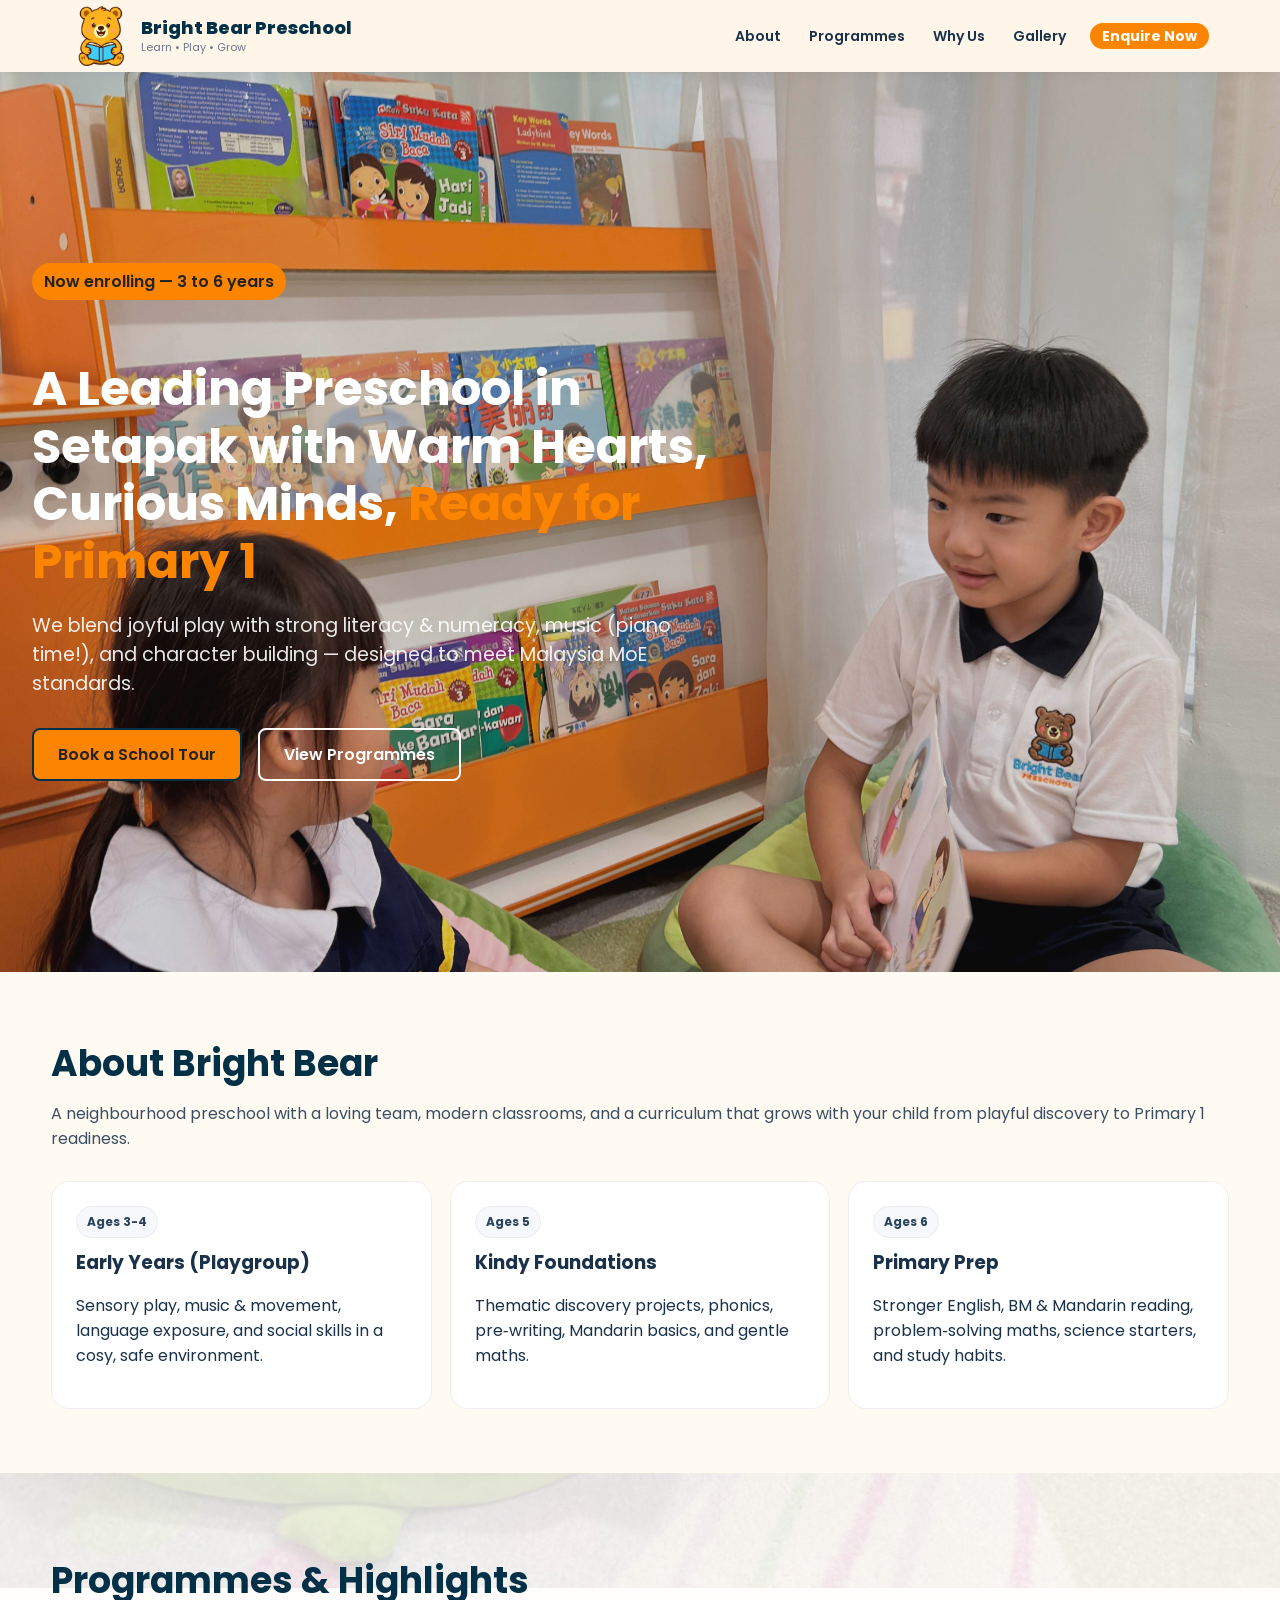
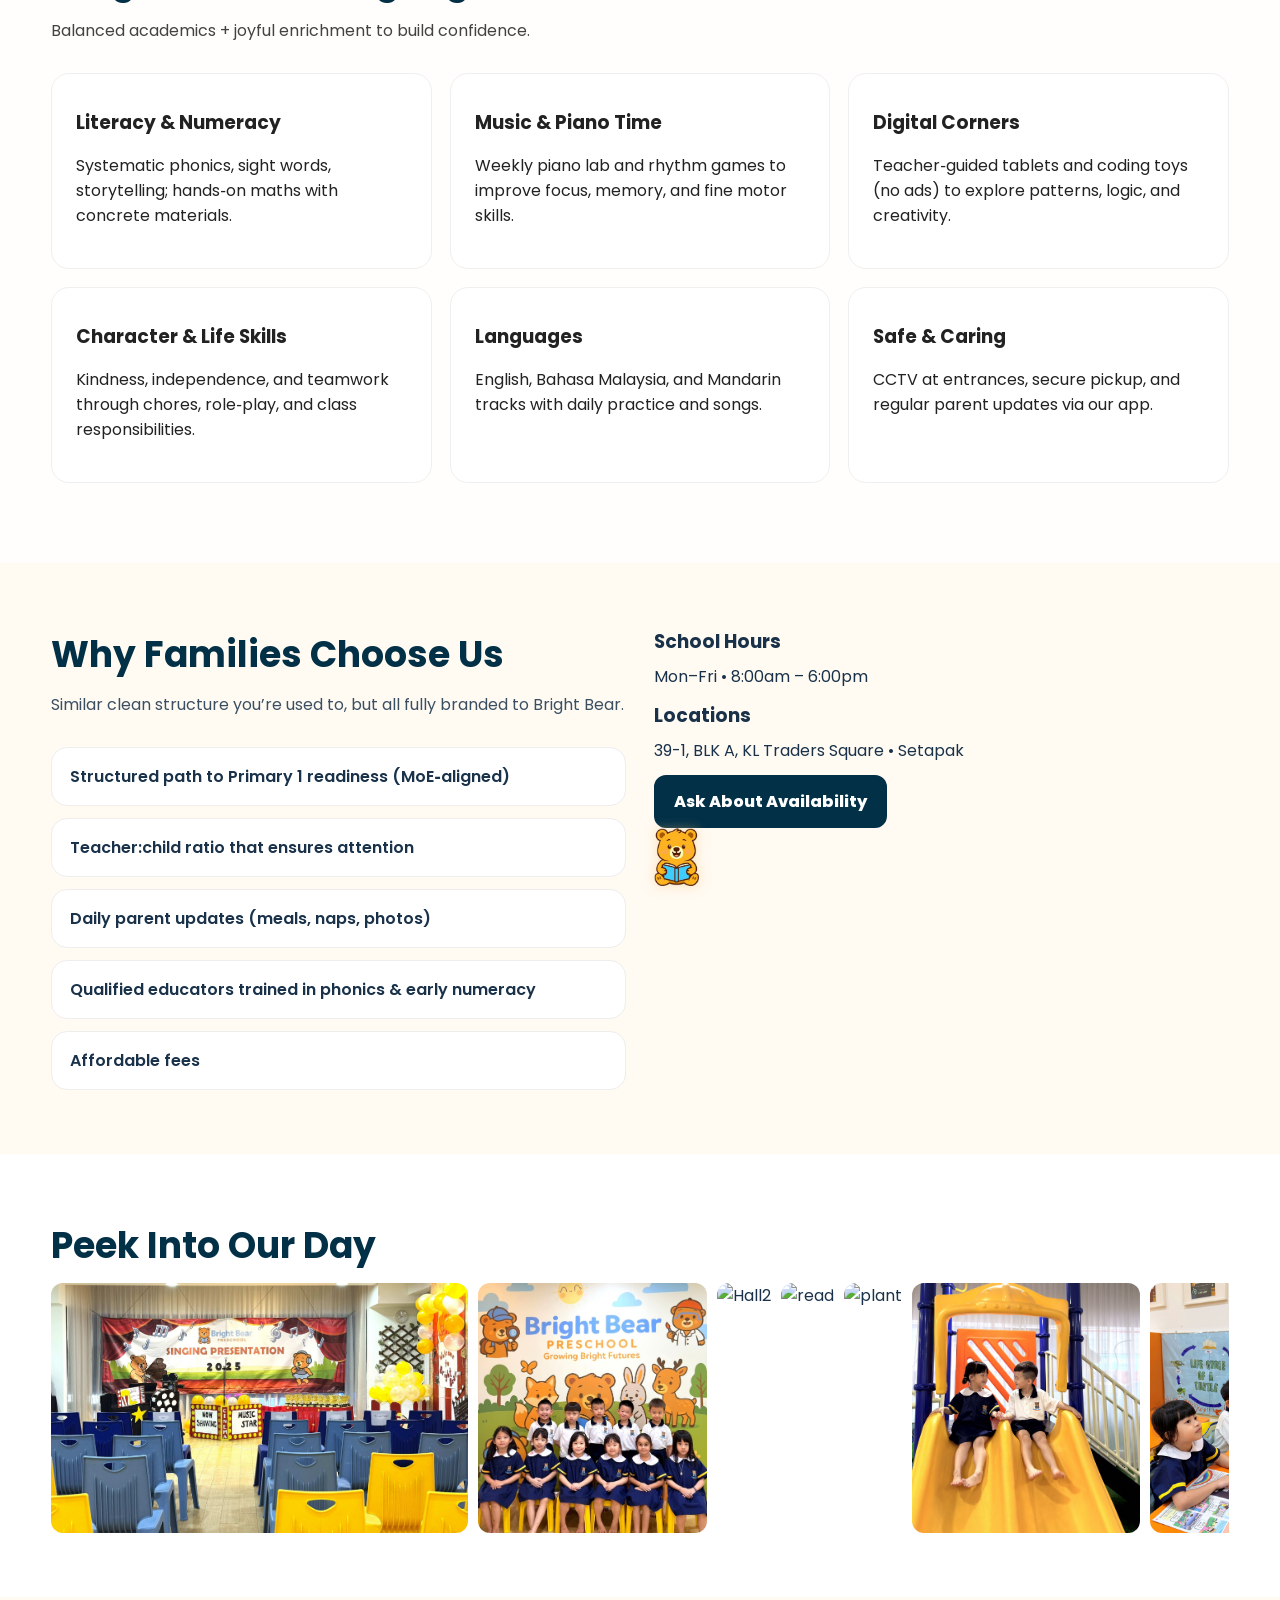
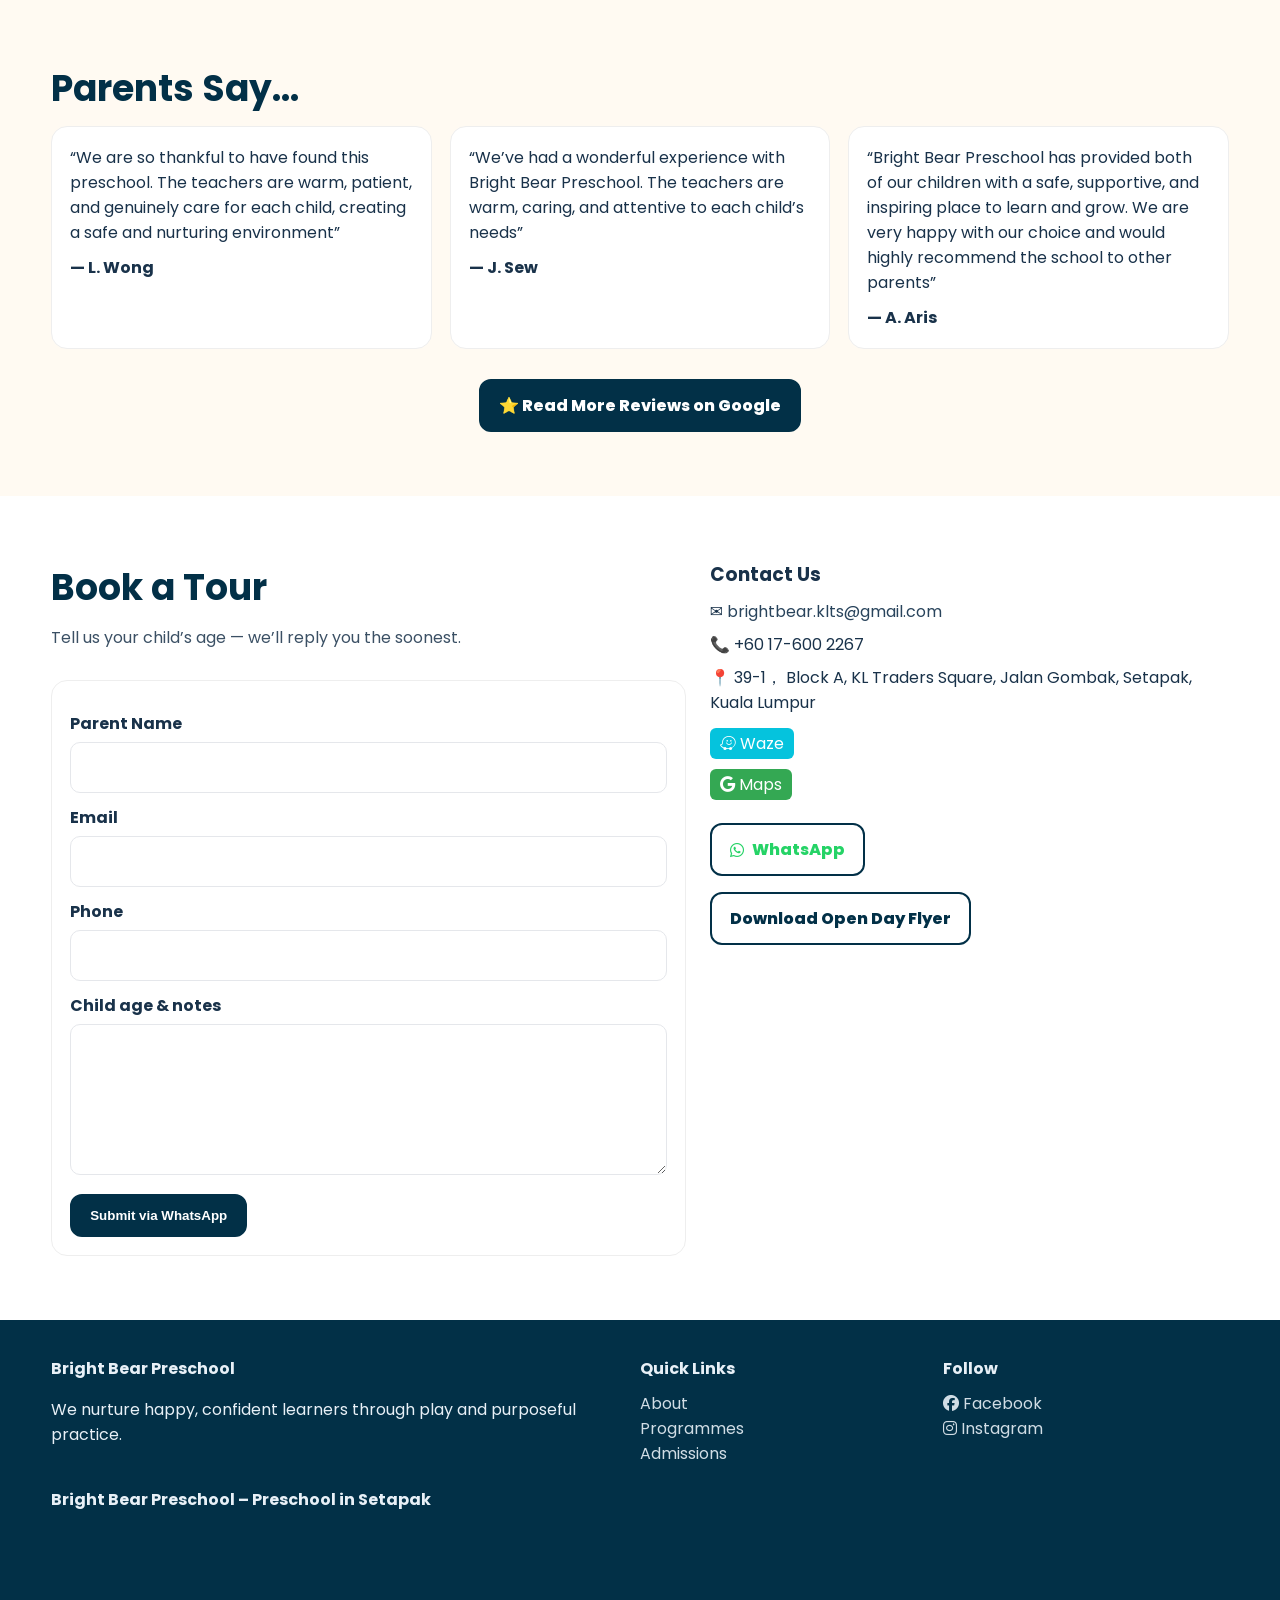
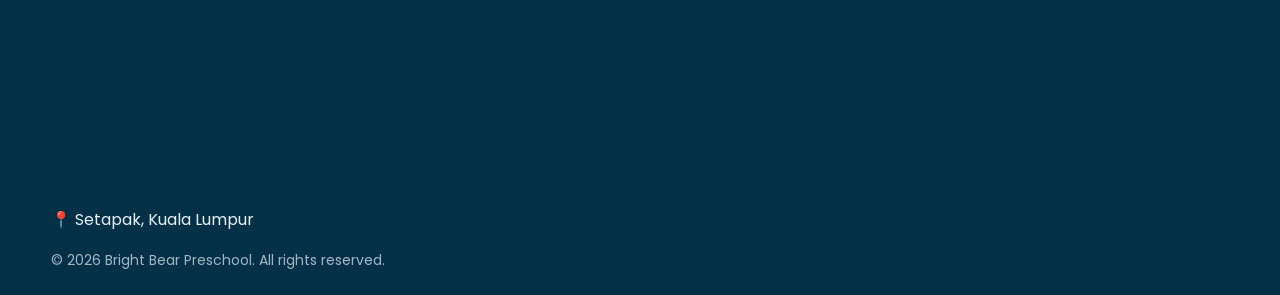
==== commit 7baabe70: "Update index.html" ====
--- a/index.html
+++ b/index.html
@@ -751,32 +751,55 @@
     </div>
   </section>
 
-  <!-- Footer -->
-  <footer>
-    <div class="container foot">
-      <div>
-        <h4>Bright Bear Preschool</h4>
-        <p>We nurture happy, confident learners through play and purposeful practice.</p>
-      </div>
-      <div>
-        <h4>Quick Links</h4>
-        <a href="#about">About</a><br/>
-        <a href="#programs">Programmes</a><br/>
-        <a href="#contact">Admissions</a>
-      </div>
-      <div>
-        <h4>Follow</h4>
-        <div class="social-links">
-          <a href="https://www.facebook.com/profile.php?id=61579072864211" target="_blank">
-            <i class="fab fa-facebook"></i> Facebook
-          </P>
-          <a href="https://www.instagram.com/brightbear_klts" target="_blank">
-            <i class="fab fa-instagram"></i> Instagram
-          </a>
-      </div>
-    </div>
-    <div class="container copyright">© <span id="year"></span> Bright Bear Preschool. All rights reserved.</div>
-  </footer>
+<footer>
+  <div class="container foot">
+    <div>
+      <h4>Bright Bear Preschool</h4>
+      <p>We nurture happy, confident learners through play and purposeful practice.</p>
+    </div>
+
+    <div>
+      <h4>Quick Links</h4>
+      <a href="#about">About</a><br/>
+      <a href="#programs">Programmes</a><br/>
+      <a href="#contact">Admissions</a>
+    </div>
+
+    <div>
+      <h4>Follow</h4>
+      <div class="social-links">
+        <a href="https://www.facebook.com/profile.php?id=61579072864211" target="_blank">
+          <i class="fab fa-facebook"></i> Facebook
+        </a><br/>
+        <a href="https://www.instagram.com/brightbear_klts" target="_blank">
+          <i class="fab fa-instagram"></i> Instagram
+        </a>
+      </div>
+    </div>
+  </div>
+
+  <!-- 🔥 GOOGLE MAP EMBED (ADD HERE) -->
+  <div class="container footer-map">
+    <h4>Bright Bear Preschool – Preschool in Setapak</h4>
+    <iframe
+      src="https://www.google.com/maps/embed?pb=!1m18!1m12!1m3!1d3983.582989583231!2d101.70068197497132!3d3.2036671967715318!2m3!1f0!2f0!3f0!3m2!1i1024!2i768!4f13.1!3m3!1m2!1s0x31cc470cf96b62bf%3A0x52feaa698c1e7a2c!2sBright%20Bear%20Preschool%20KLTS%2C%20Setapak!5e0!3m2!1sen!2smy!4v1767934540989!5m2!1sen!2smy"
+      width="100%"
+      height="250"
+      style="border:0; border-radius:12px;"
+      allowfullscreen=""
+      loading="lazy"
+      referrerpolicy="no-referrer-when-downgrade"
+      title="Bright Bear Preschool Location in Setapak"
+    ></iframe>
+    <p class="map-address">📍 Setapak, Kuala Lumpur</p>
+  </div>
+
+  <div class="container copyright">
+    © <span id="year"></span> Bright Bear Preschool. All rights reserved.
+  </div>
+</footer>
+
+
 
   <script>
     function toggleMenu(force){
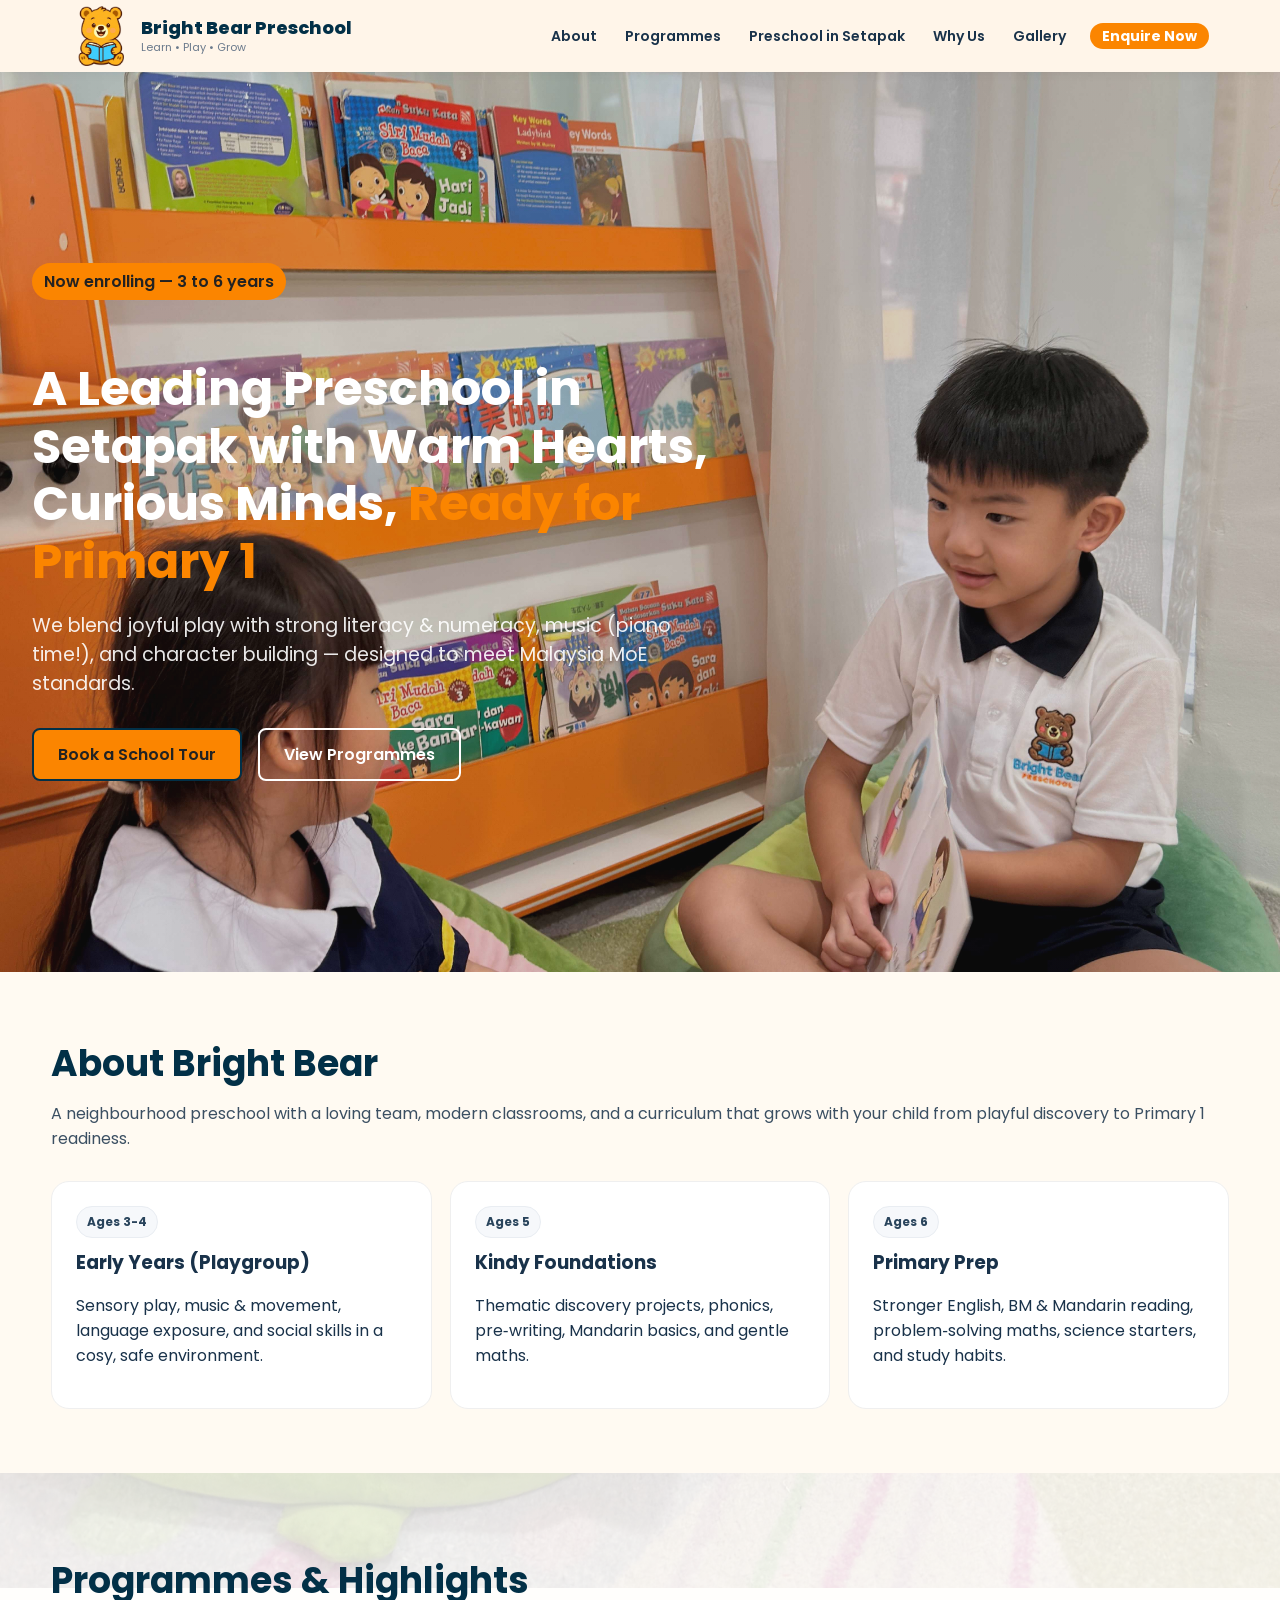
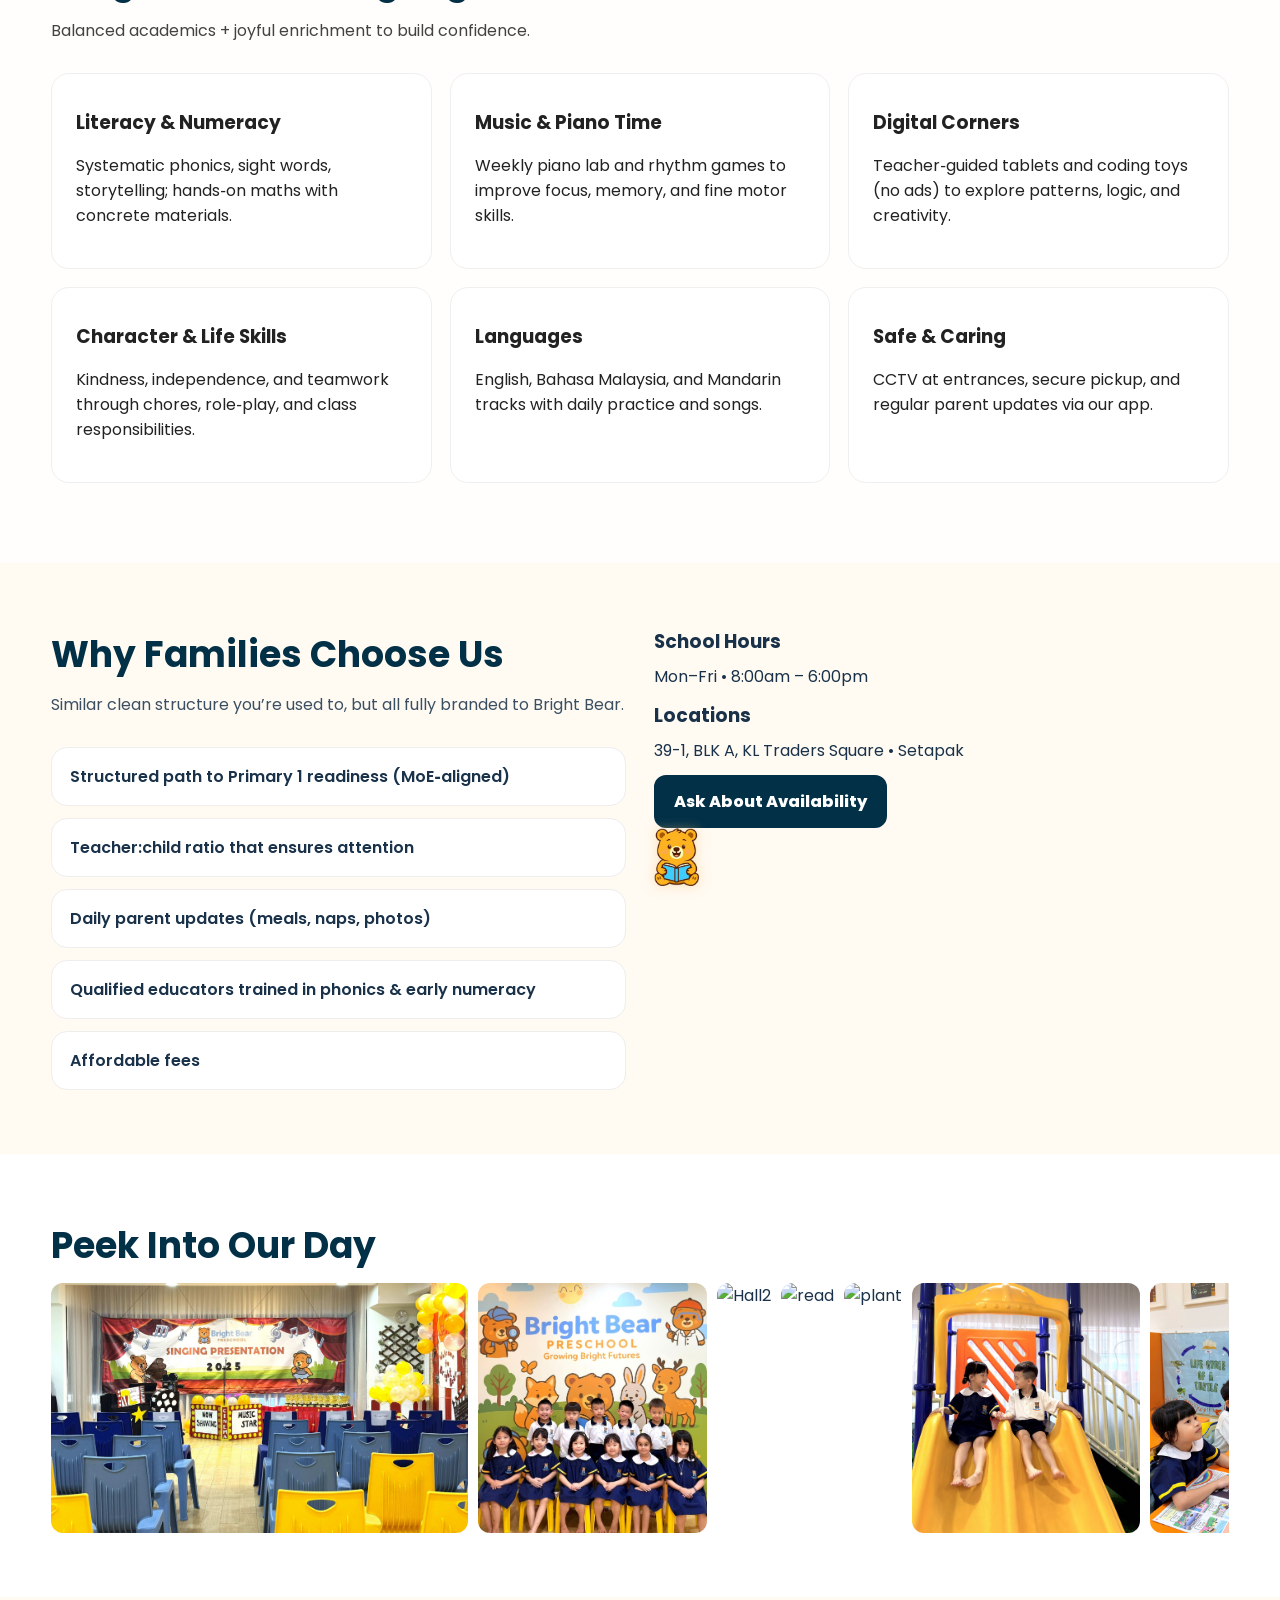
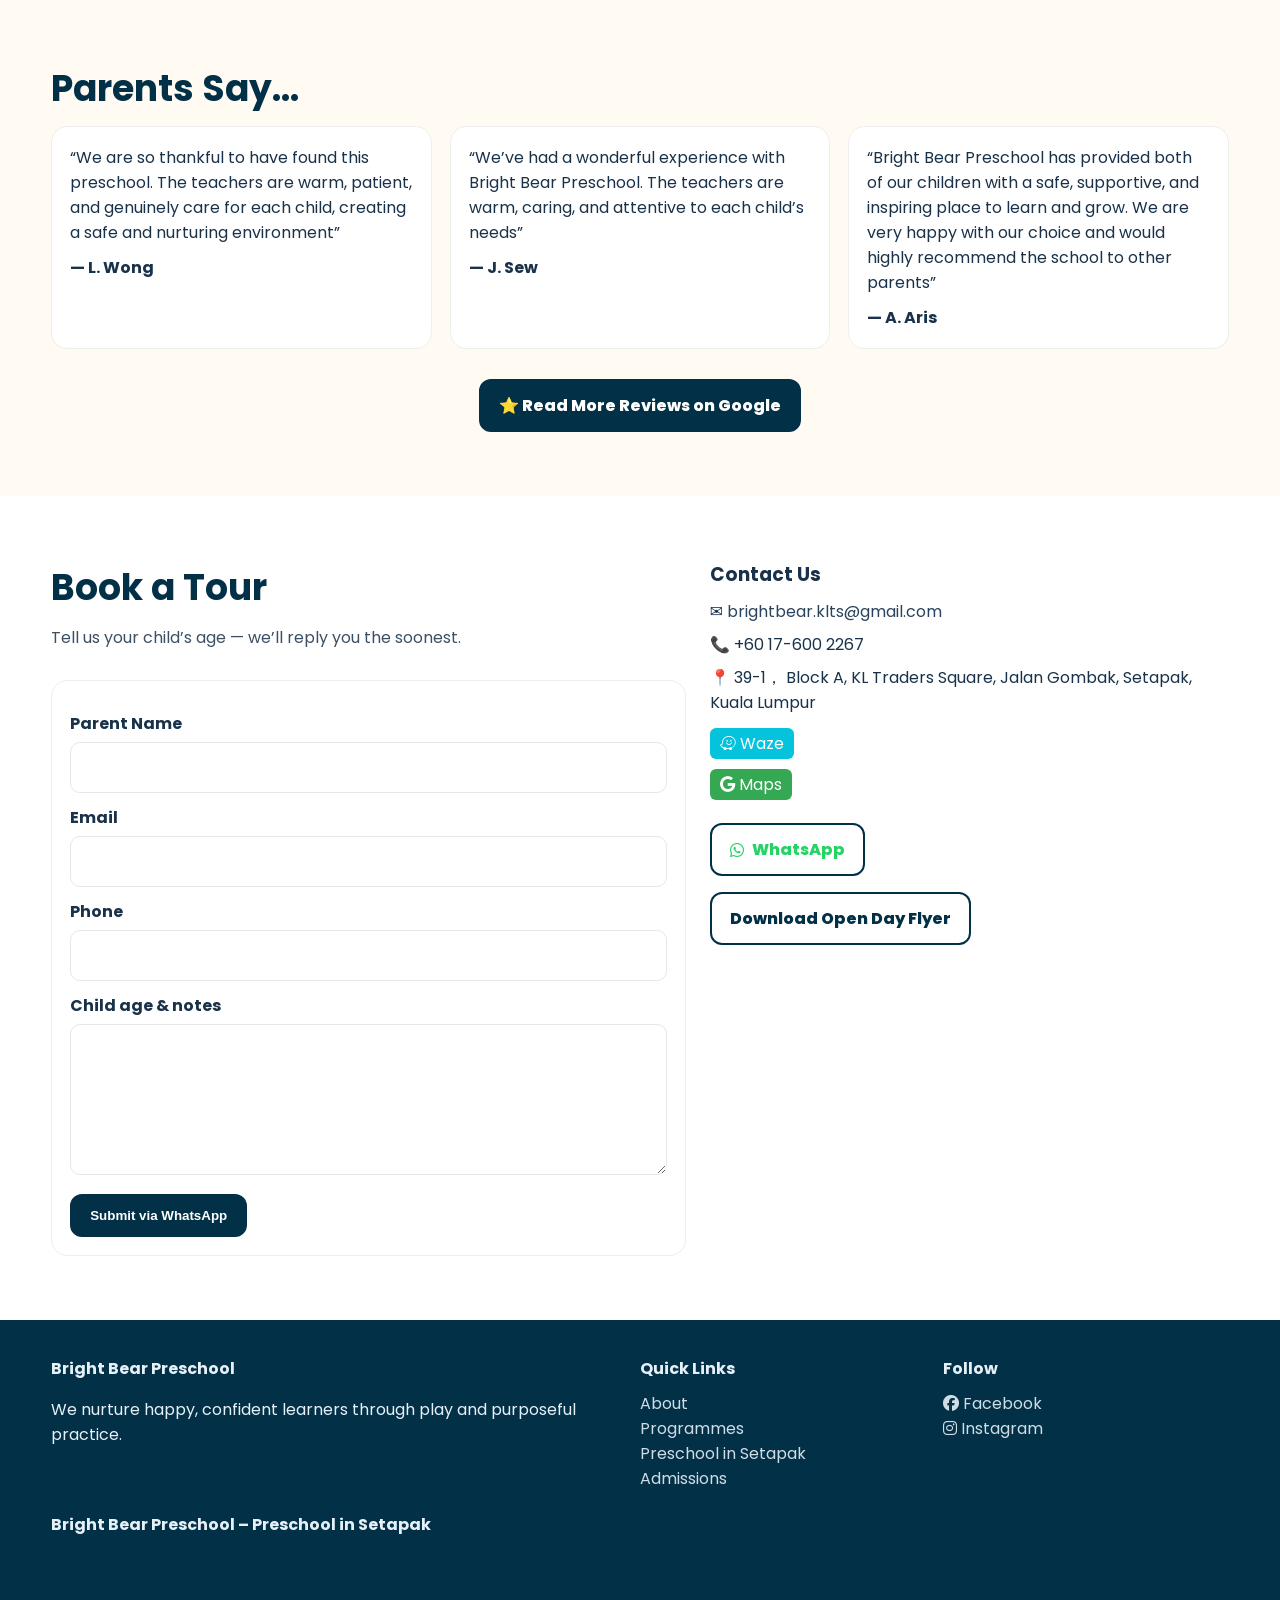
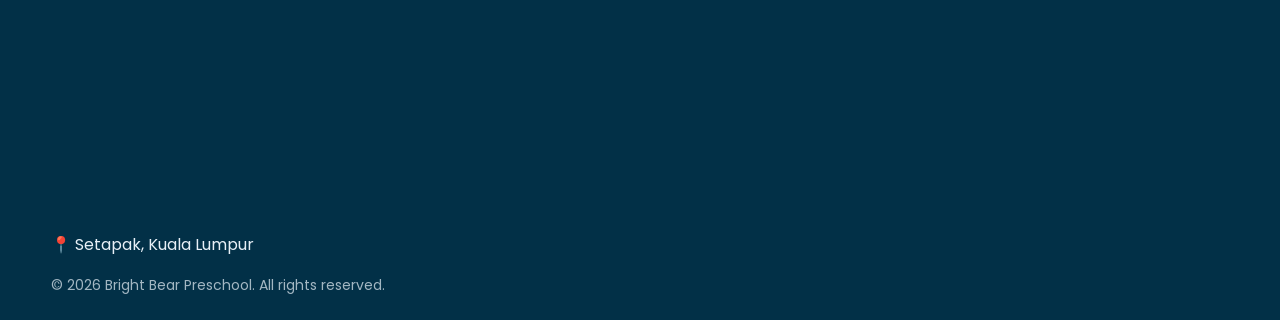
==== commit 83fef87a: "Update index.html" ====
--- a/index.html
+++ b/index.html
@@ -499,6 +499,7 @@
         <ul aria-label="Primary navigation">
           <li><a href="#about">About</a></li>
           <li><a href="#programs">Programmes</a></li>
+          <li><a href="/preschool-setapak">Preschool in Setapak</a></li>
           <li><a href="#why">Why Us</a></li>
           <li><a href="#gallery">Gallery</a></li>
           <li><a href="#contact" class="cta">Enquire Now</a></li>
@@ -762,6 +763,7 @@
       <h4>Quick Links</h4>
       <a href="#about">About</a><br/>
       <a href="#programs">Programmes</a><br/>
+      <a href="/preschool-setapak">Preschool in Setapak</a><br/>
       <a href="#contact">Admissions</a>
     </div>
 
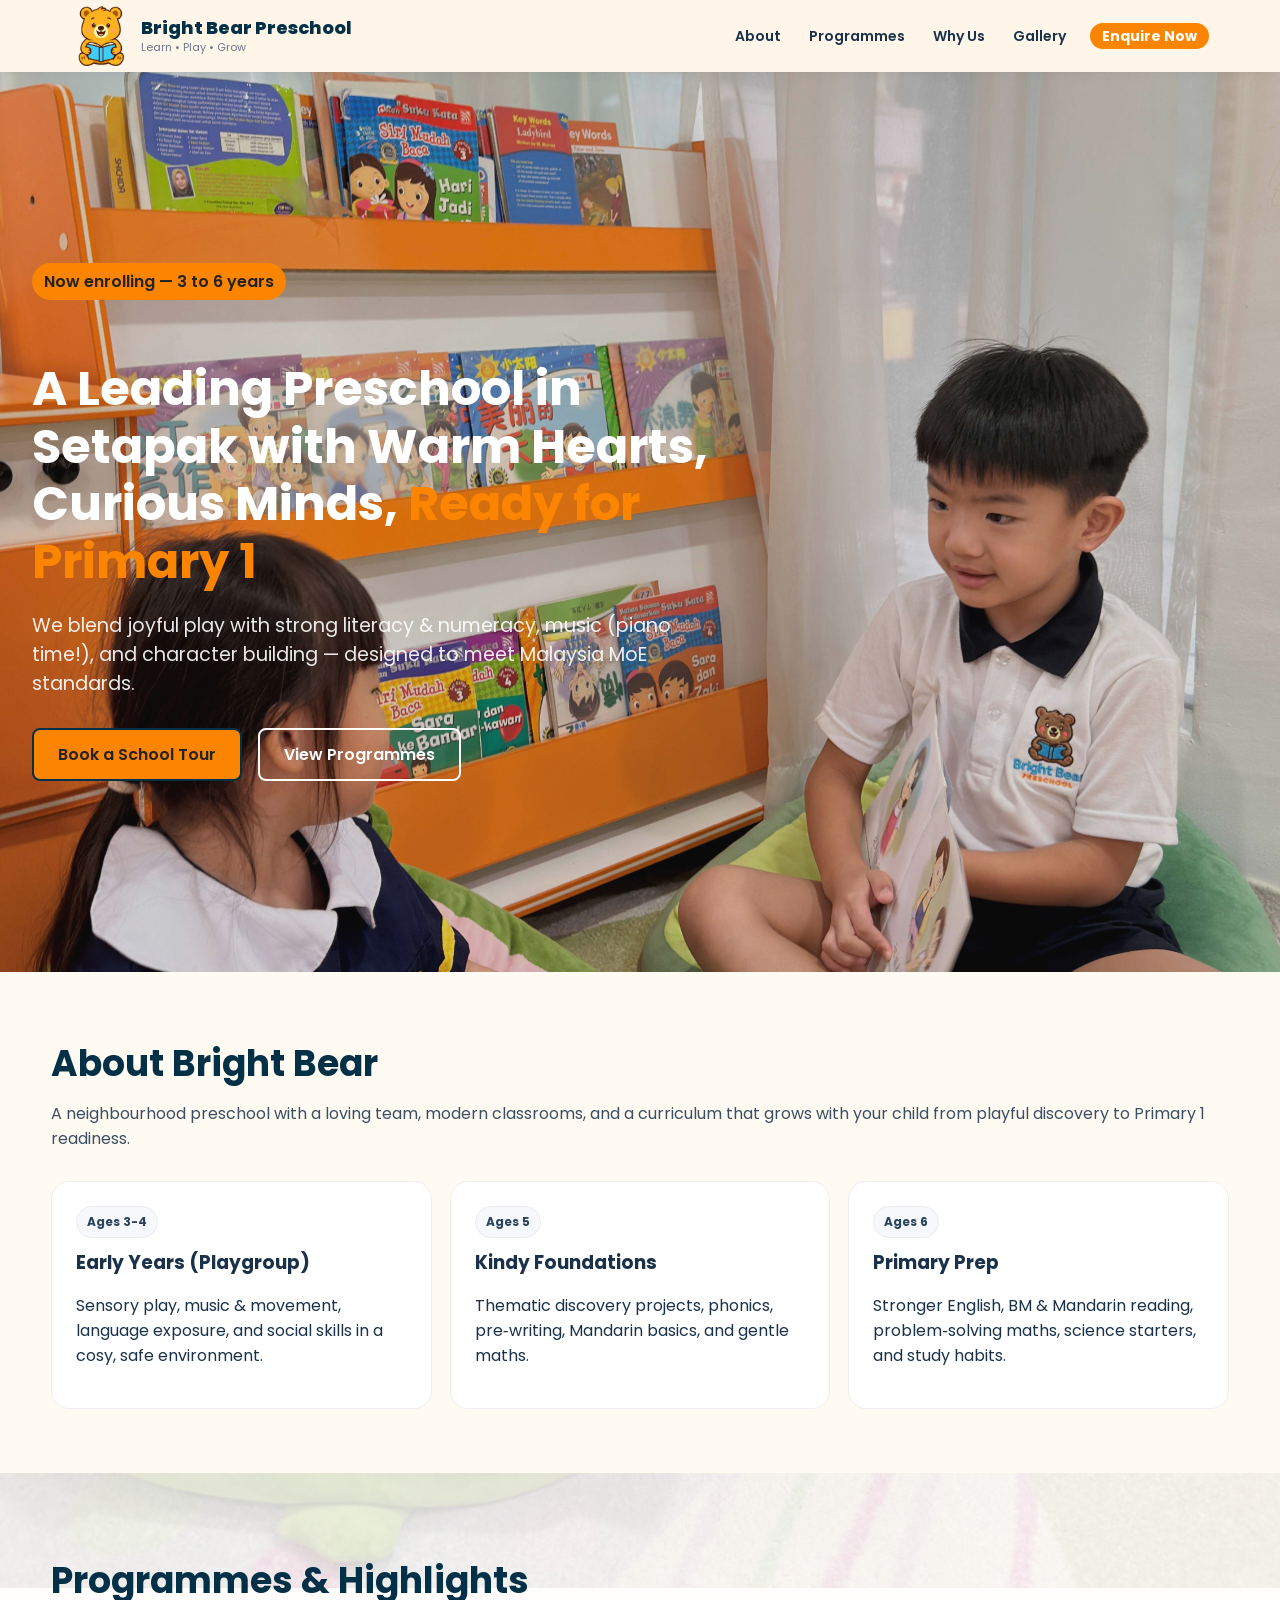
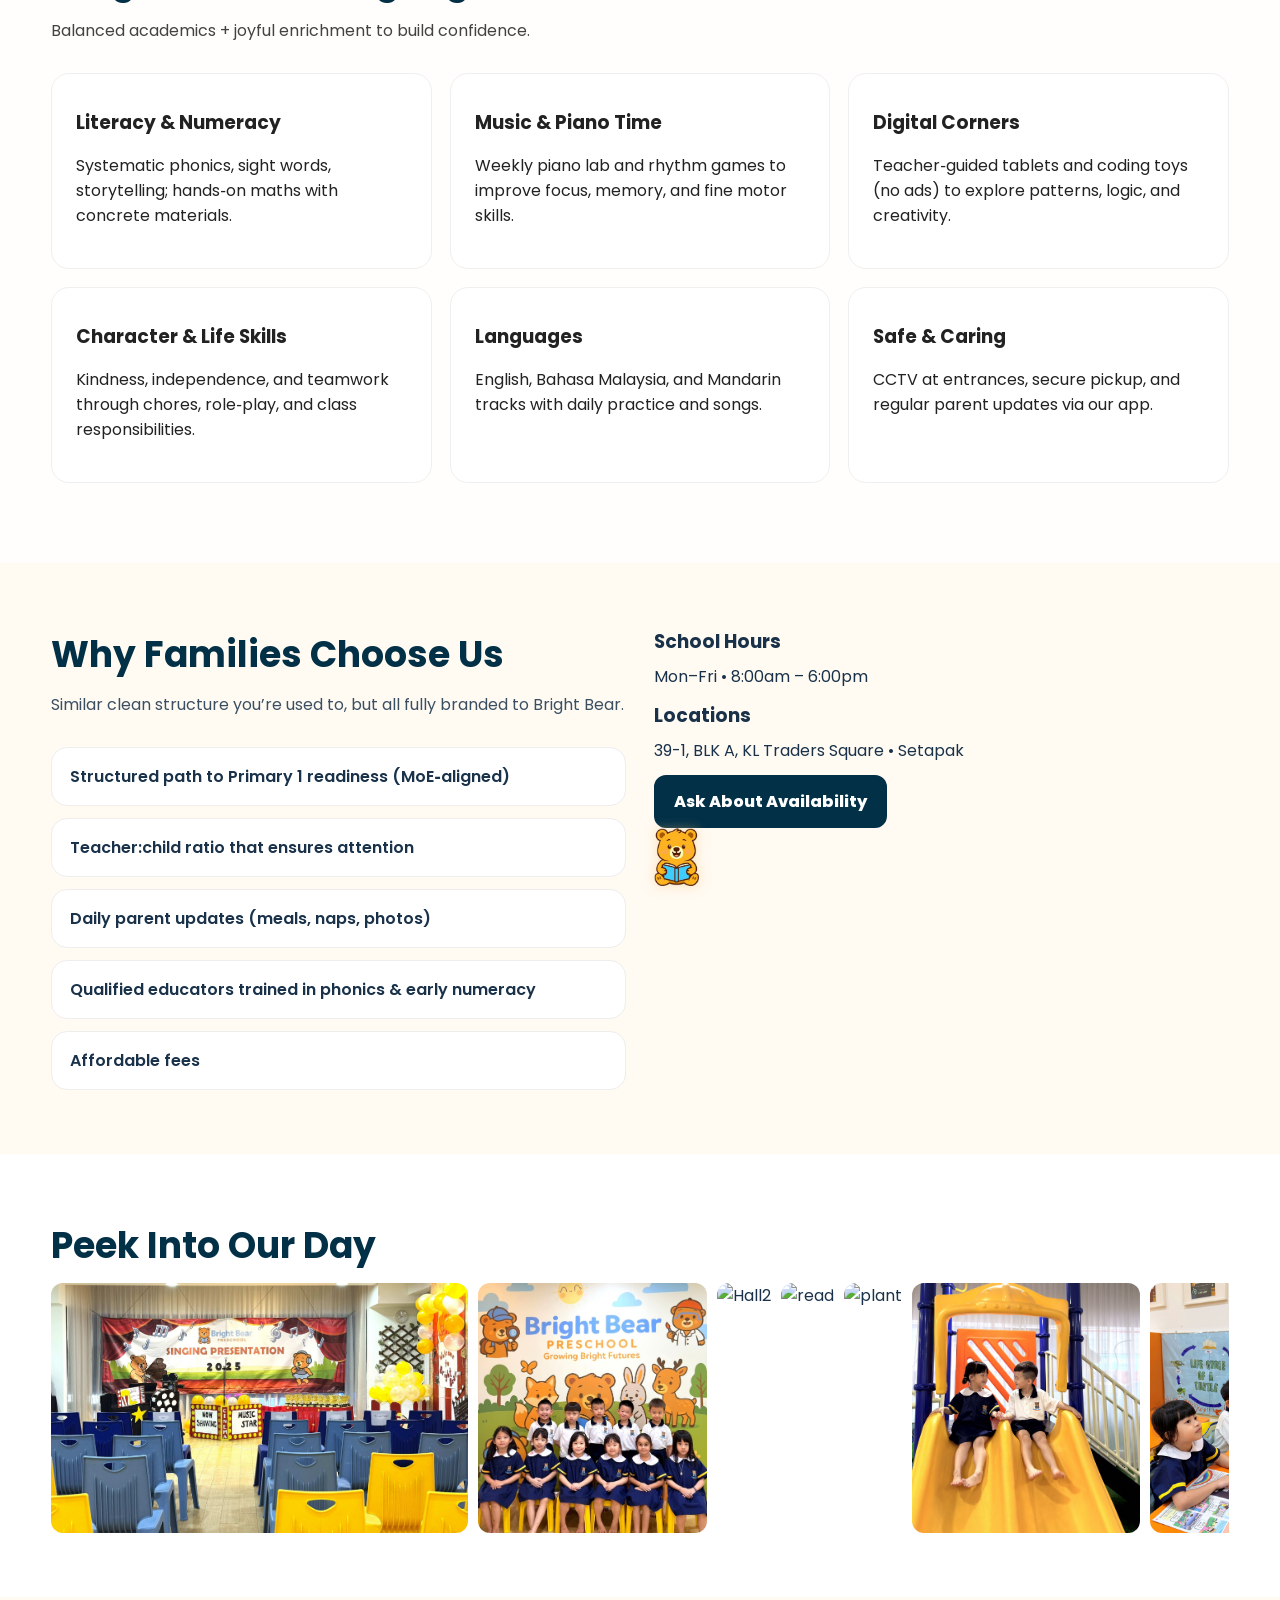
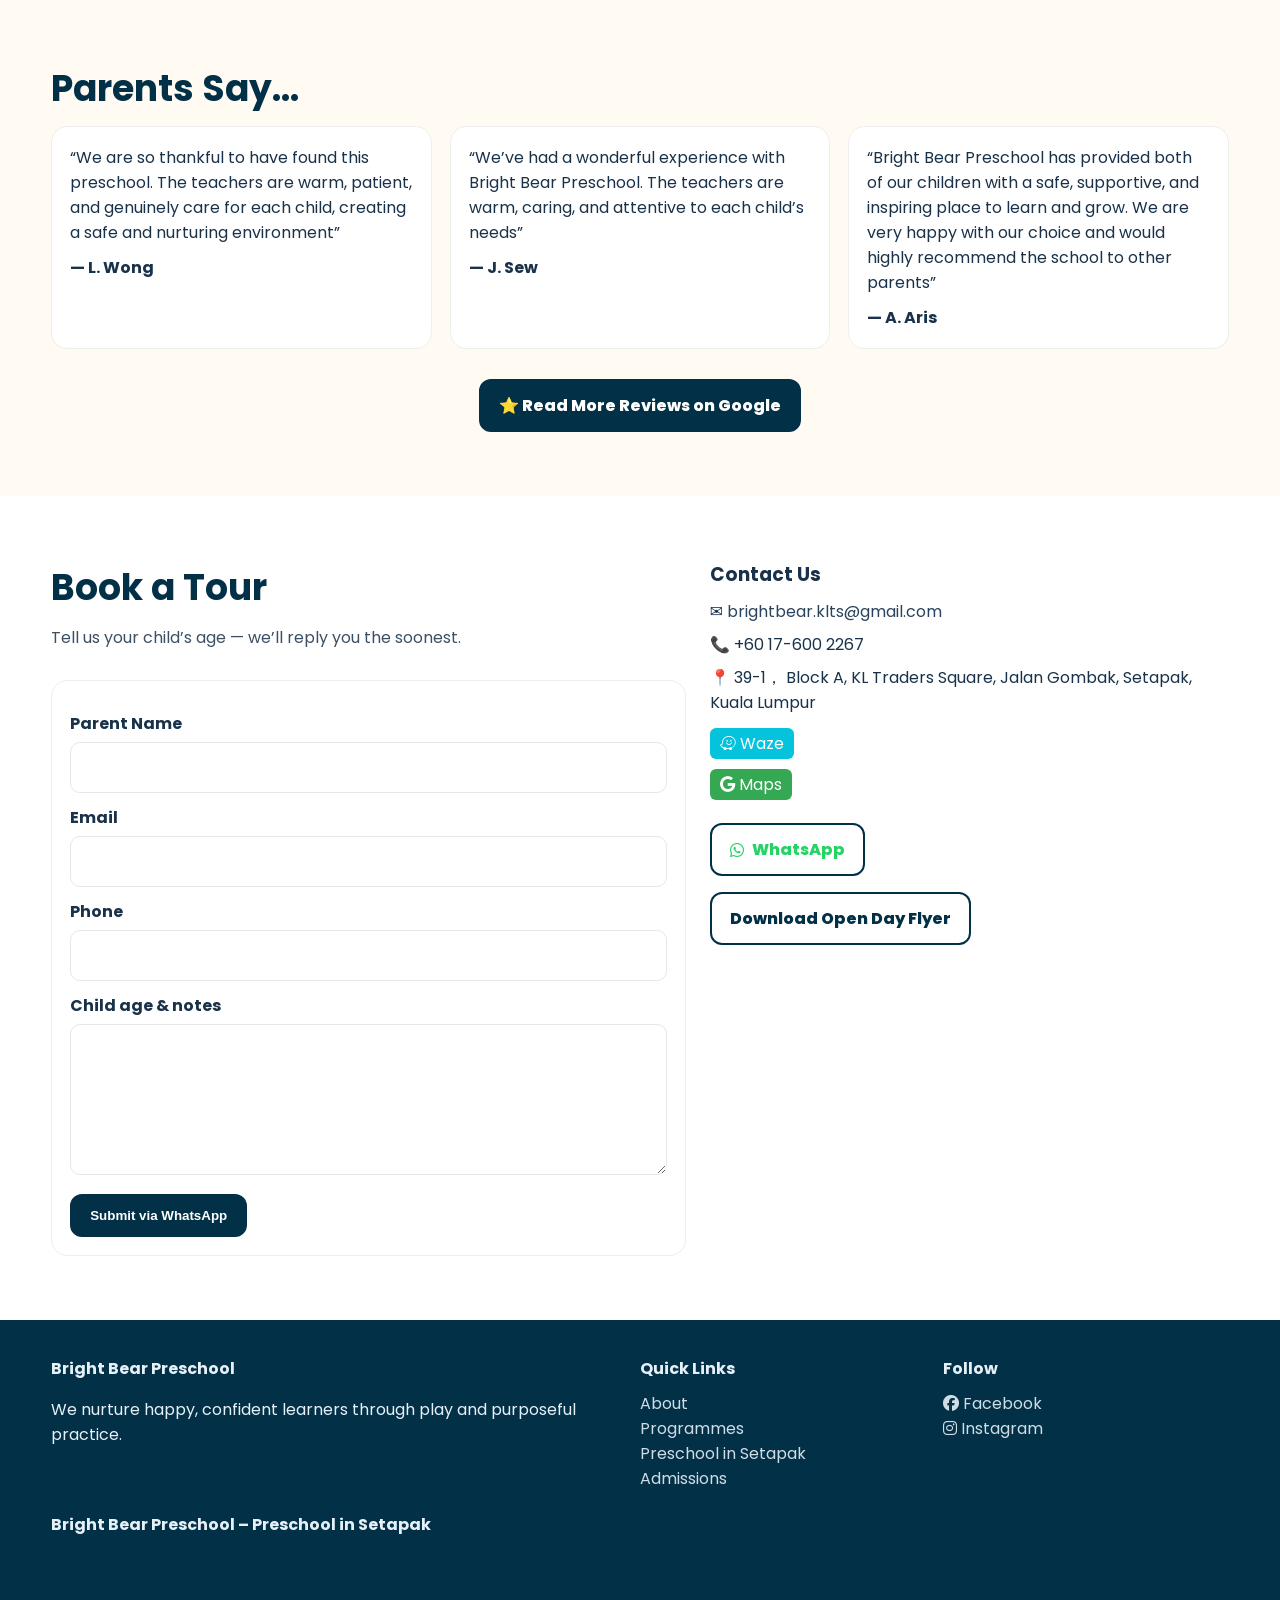
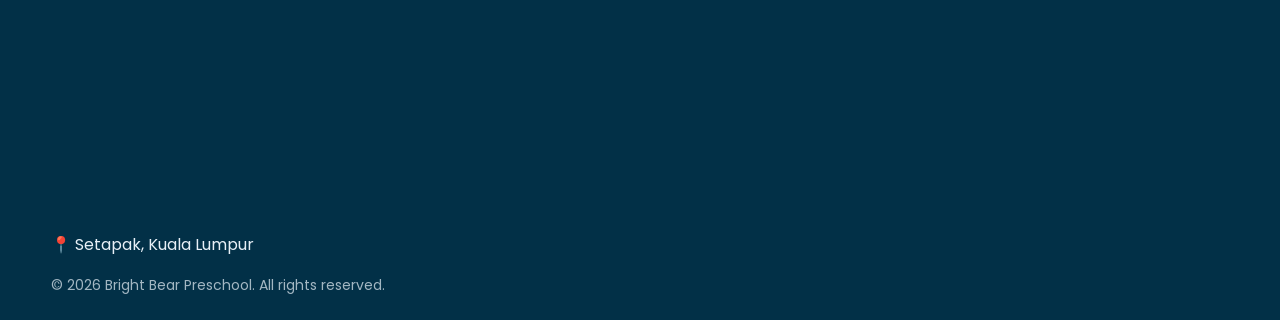
==== commit 0d297bd9: "Update index.html" ====
--- a/index.html
+++ b/index.html
@@ -499,7 +499,6 @@
         <ul aria-label="Primary navigation">
           <li><a href="#about">About</a></li>
           <li><a href="#programs">Programmes</a></li>
-          <li><a href="/preschool-setapak">Preschool in Setapak</a></li>
           <li><a href="#why">Why Us</a></li>
           <li><a href="#gallery">Gallery</a></li>
           <li><a href="#contact" class="cta">Enquire Now</a></li>
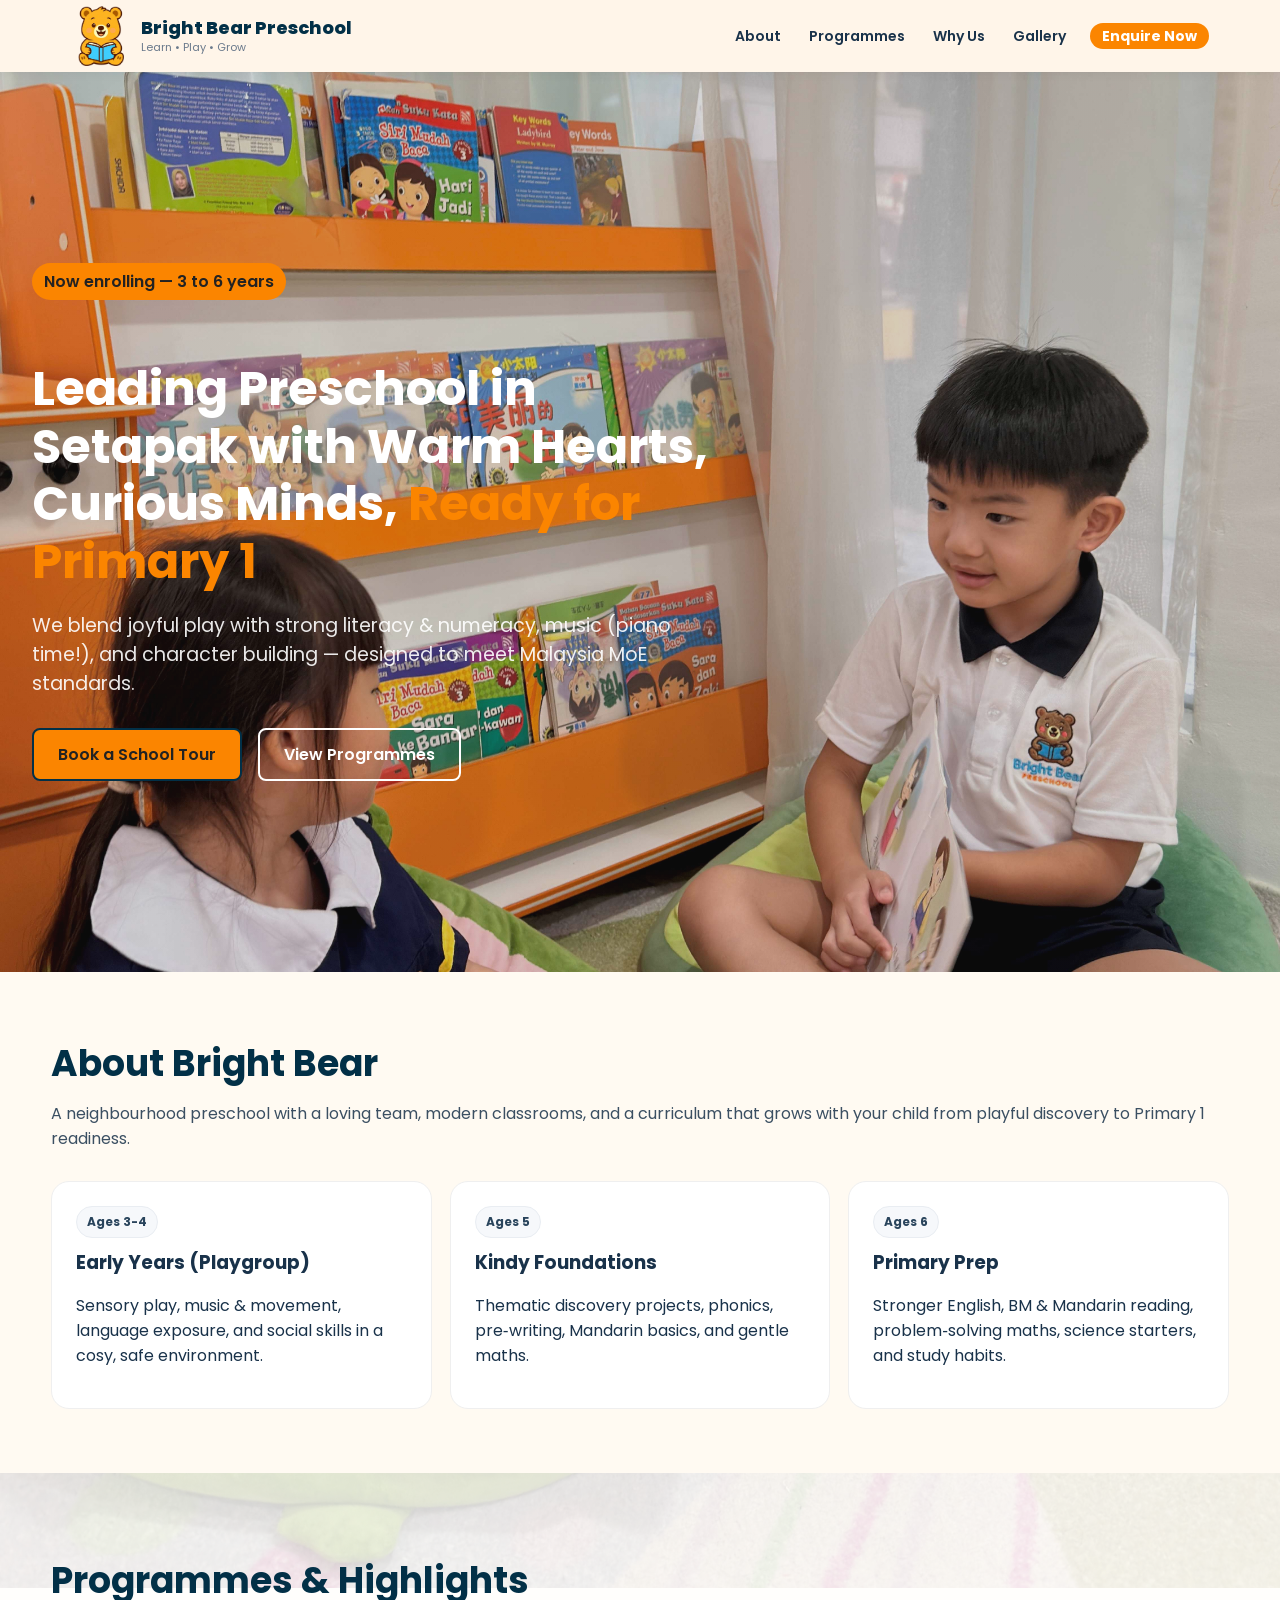
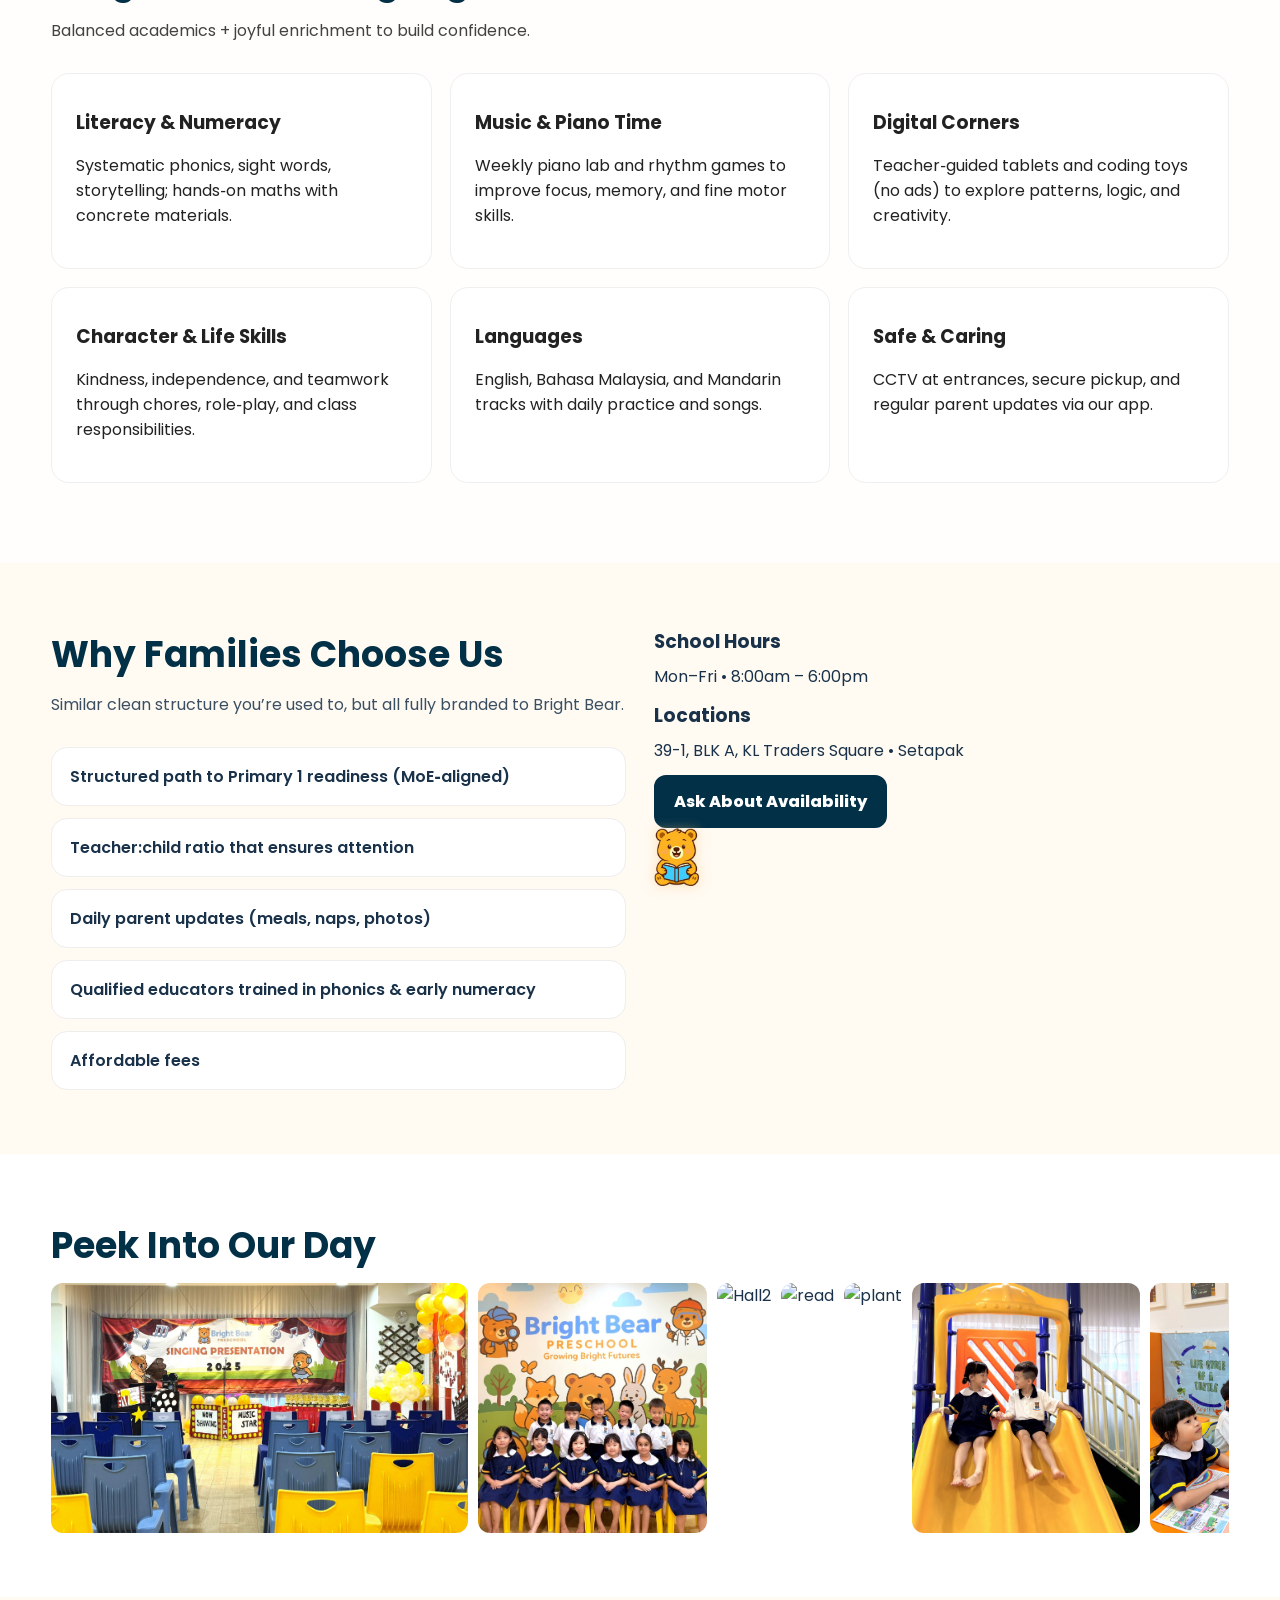
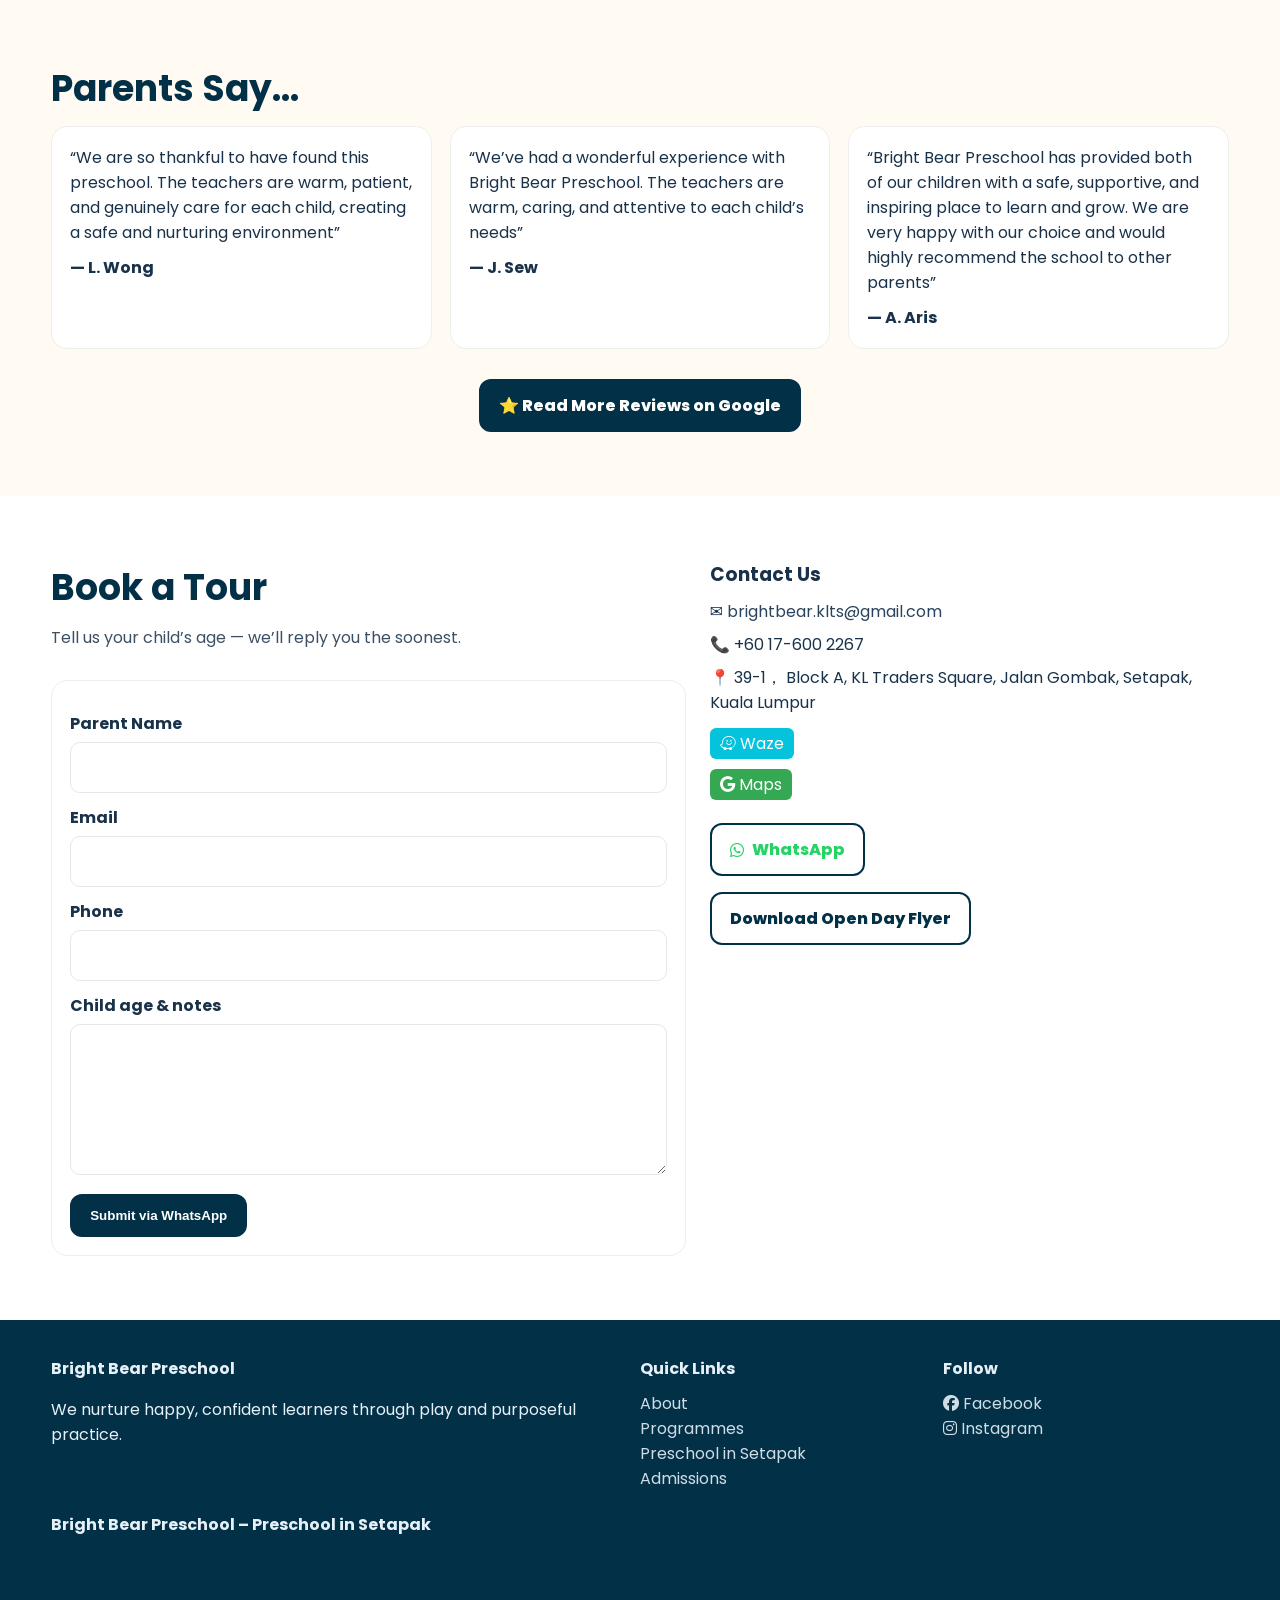
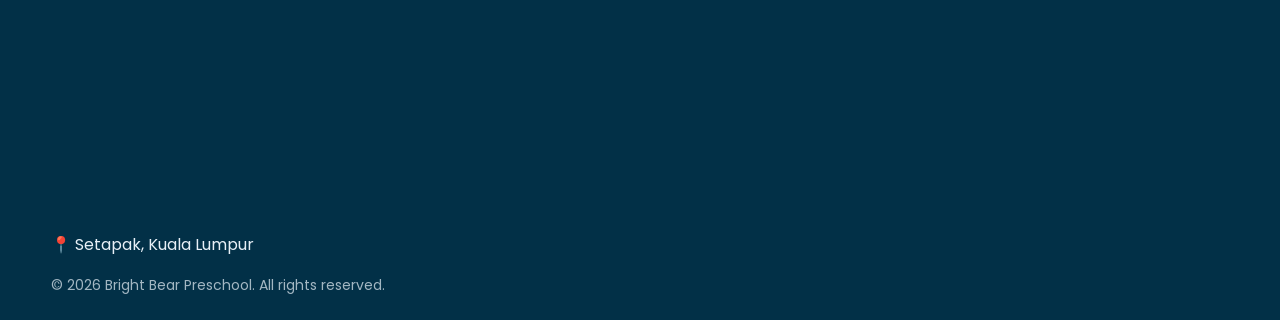
==== commit e282c32f: "Update index.html" ====
--- a/index.html
+++ b/index.html
@@ -520,7 +520,7 @@
     <div class="content">
       <span class="badge">Now enrolling — 3 to 6 years</span>
       <h1>
-        A Leading Preschool in Setapak with
+        Leading Preschool in Setapak with
         Warm Hearts, Curious Minds,        
                    
         <span class="highlight">Ready for Primary 1</span>
